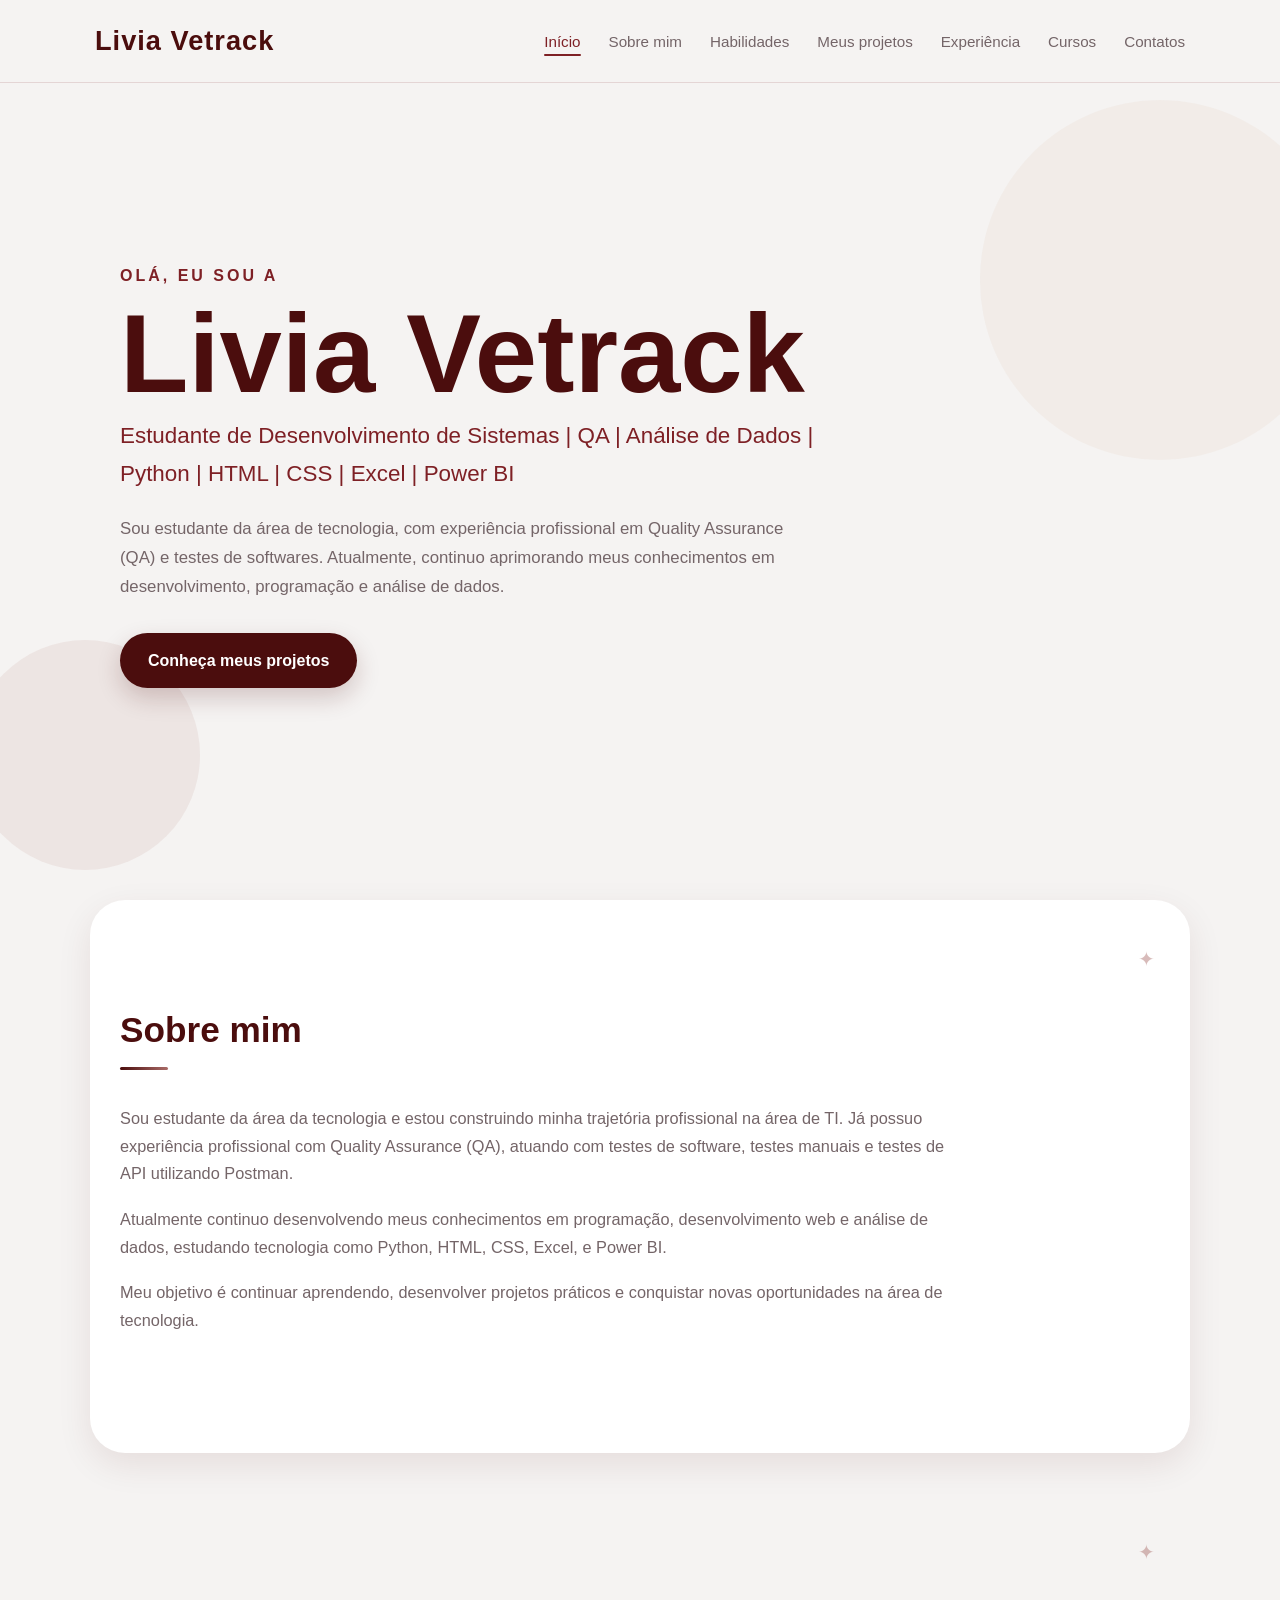
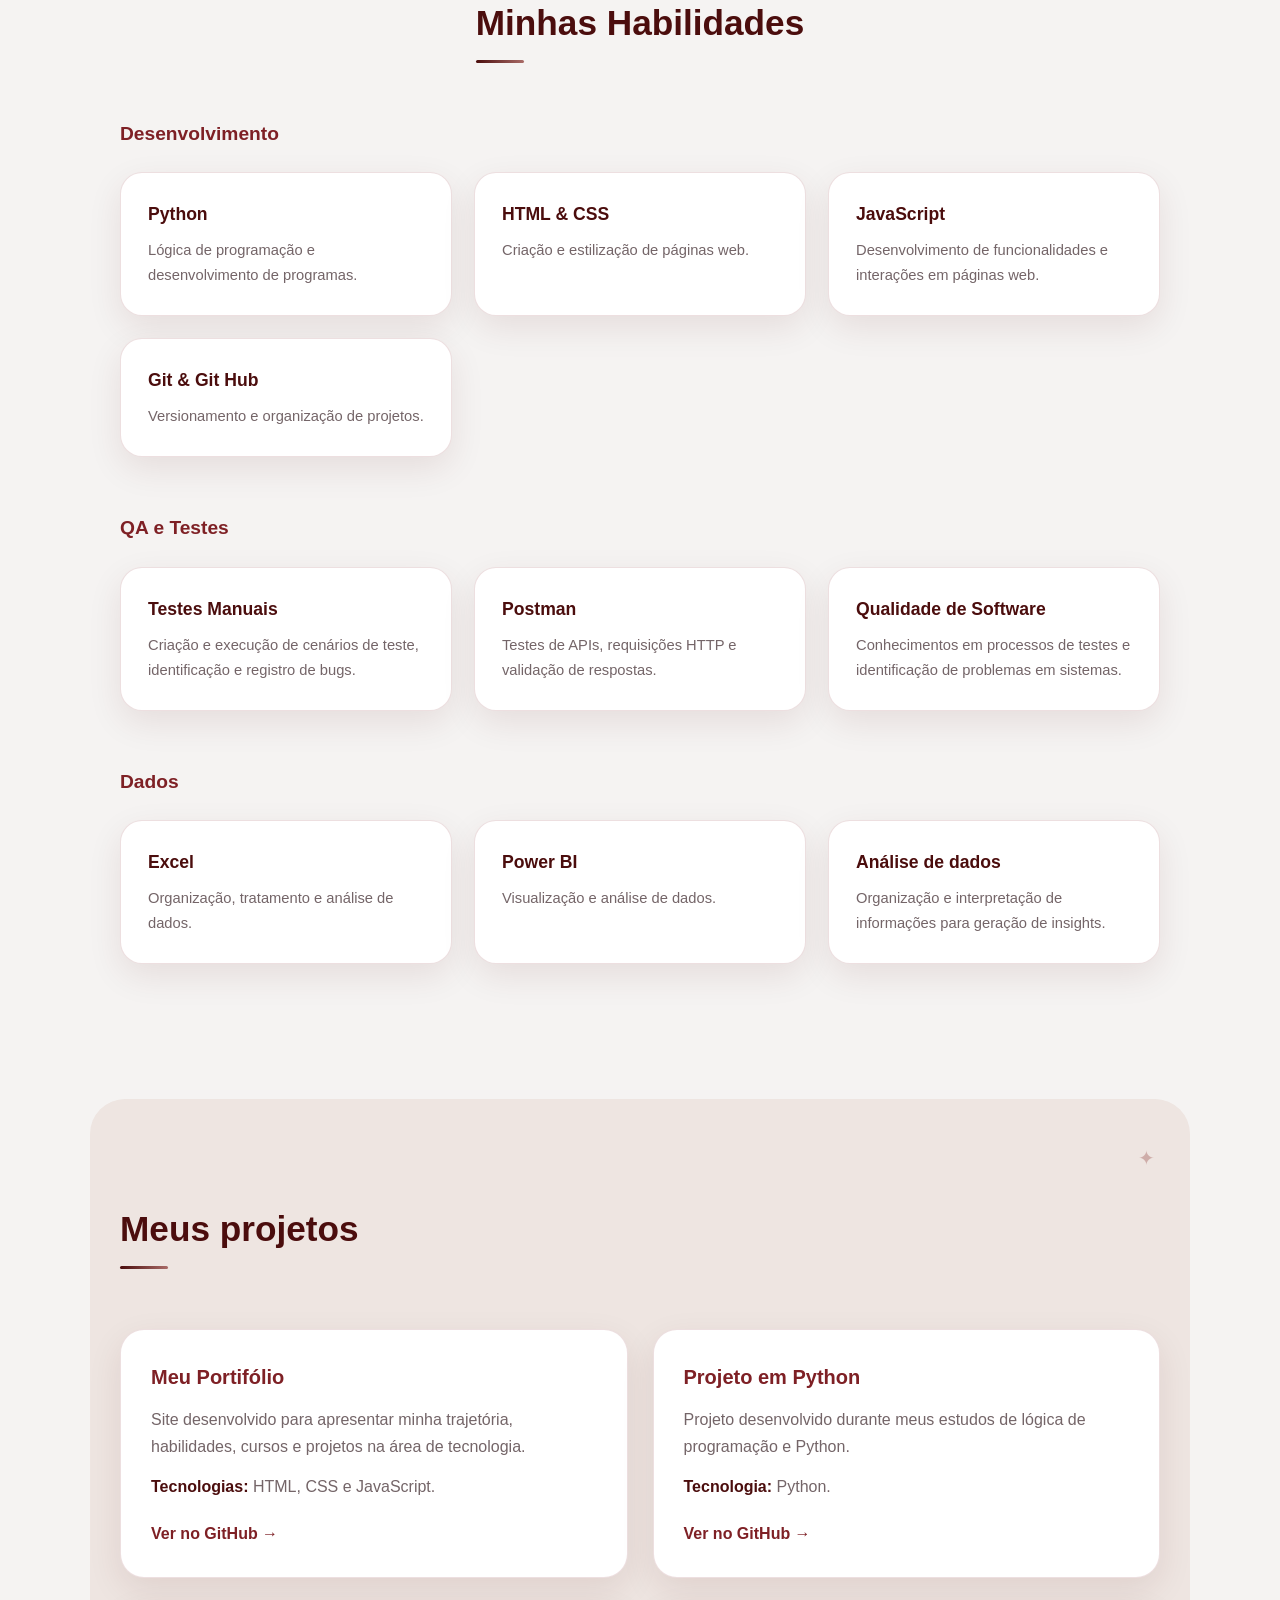
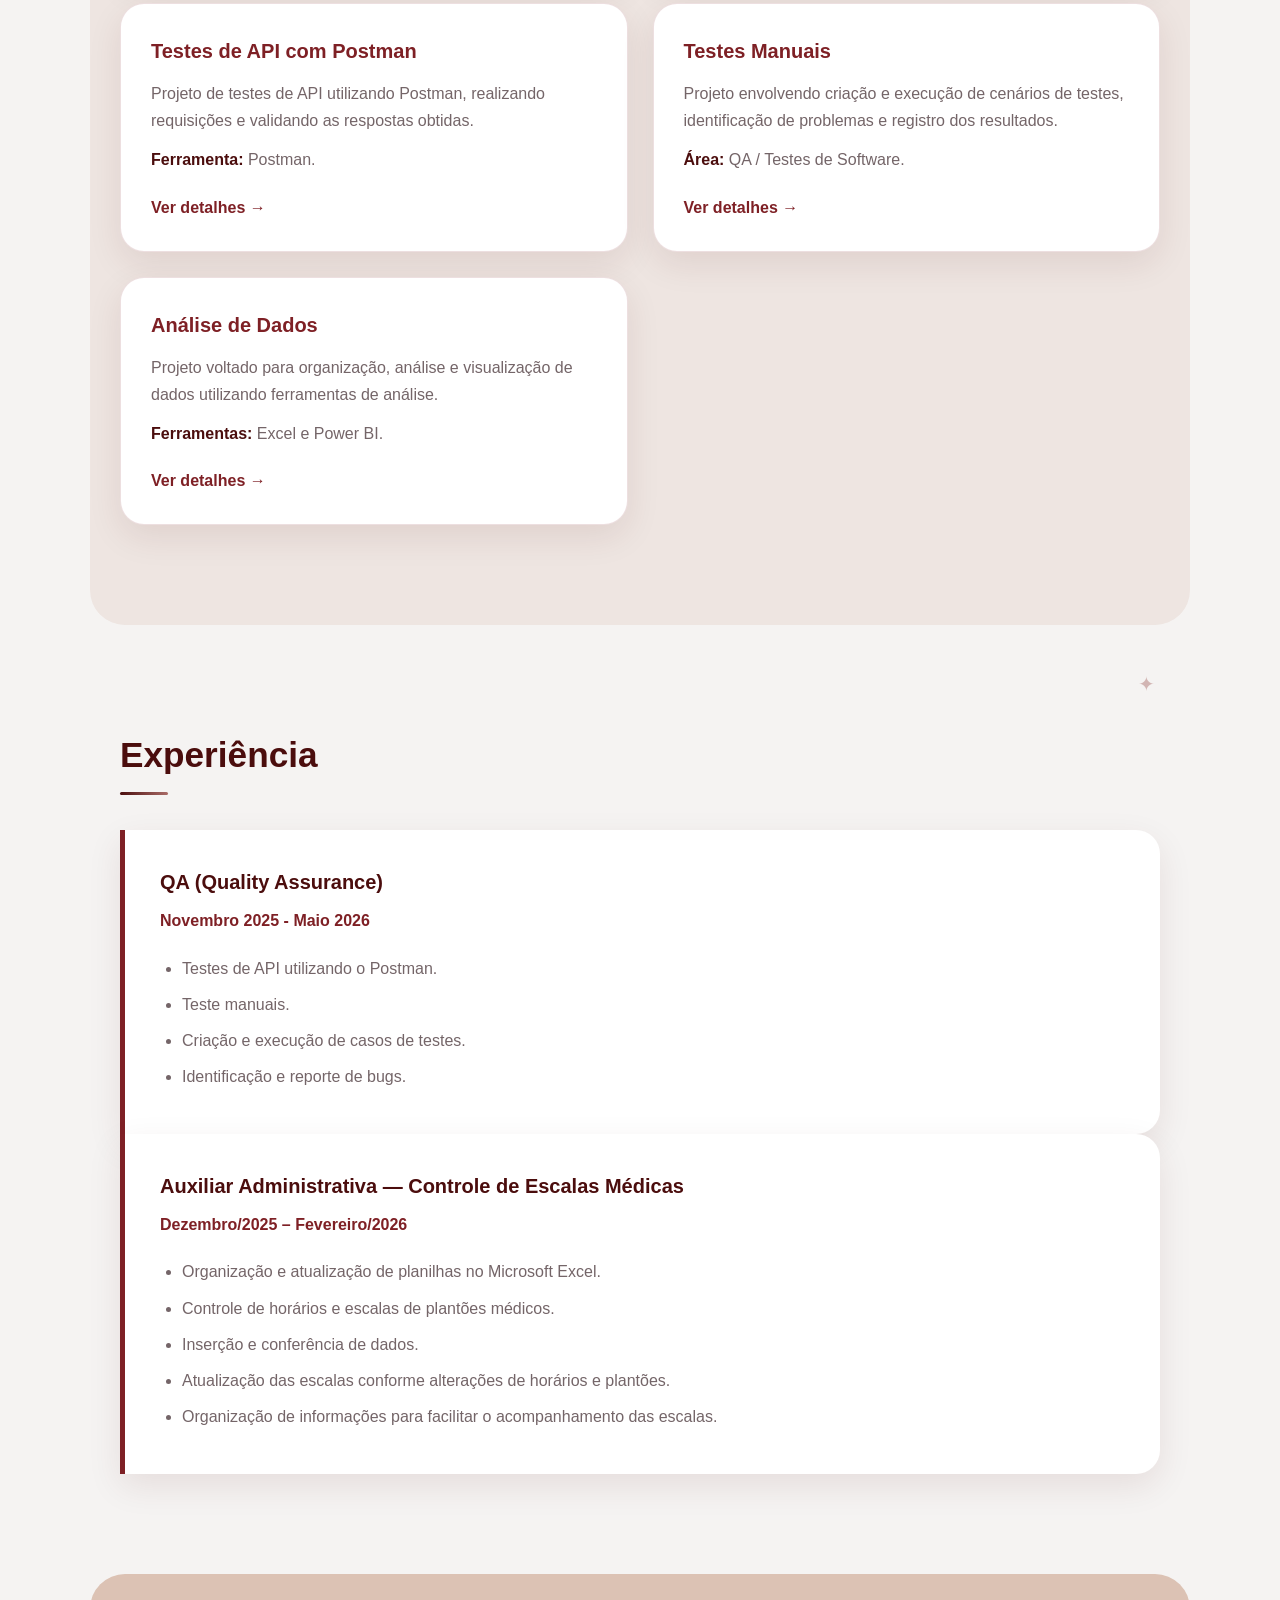
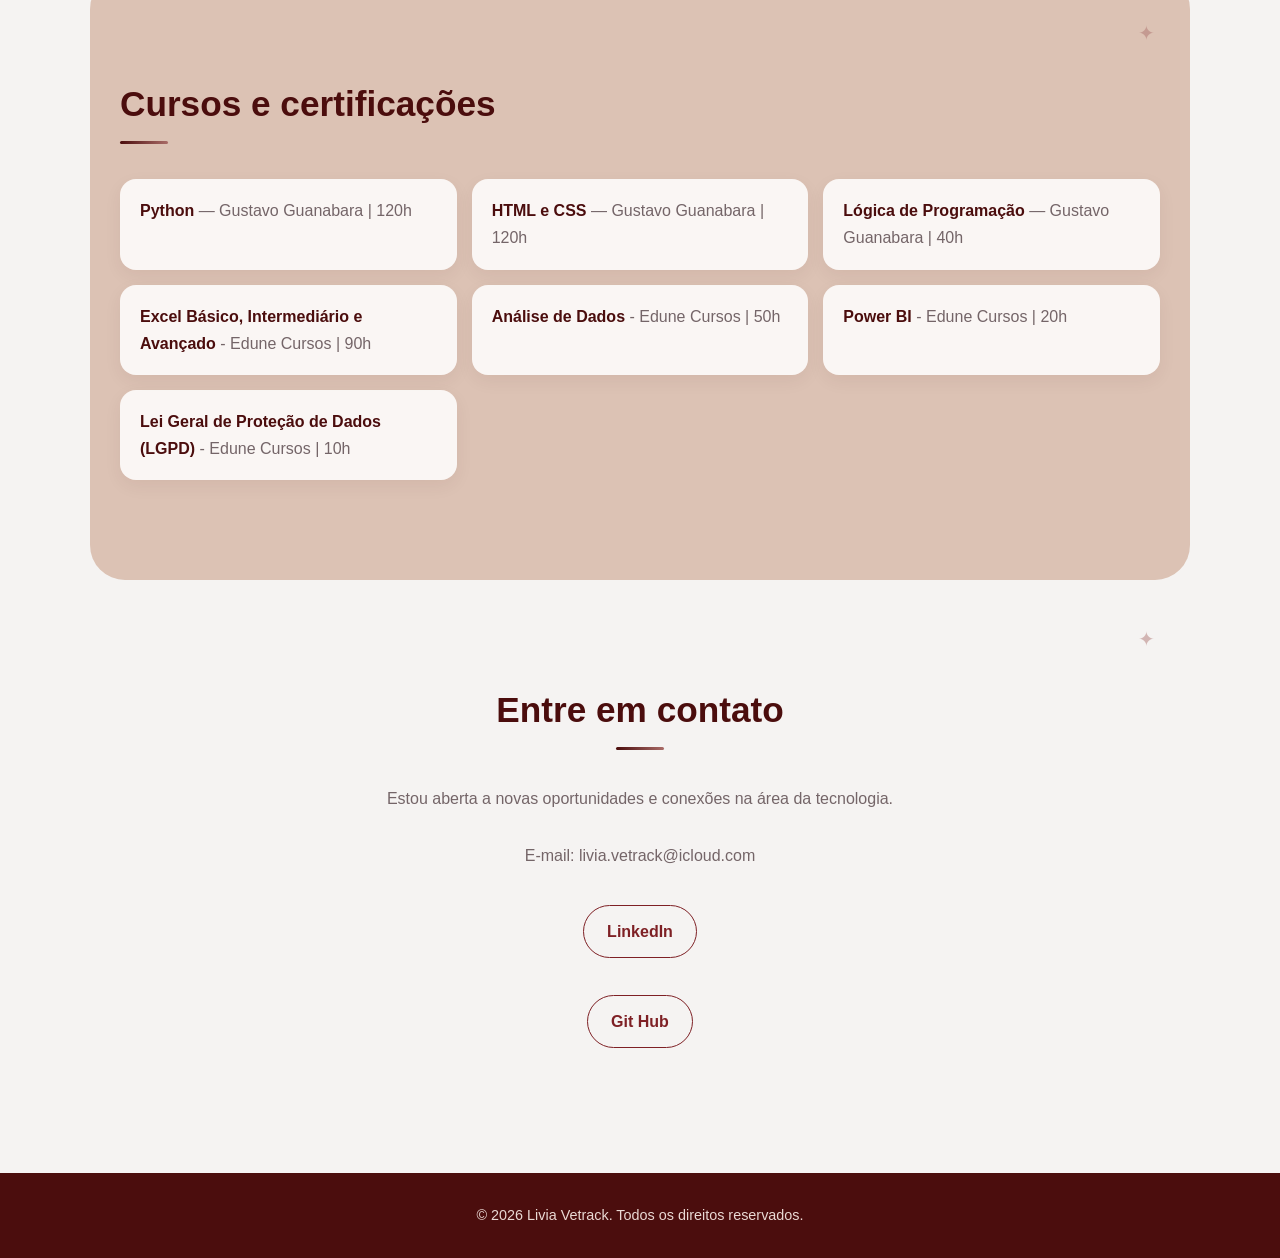
==== index.html @ ec86c8c2 "first commit" ====
<!DOCTYPE html>
<html lang="pt-br">

<head>
    <meta charset="UTF-8">
    <meta name="viewport" content="width=device-width, initial-scale=1.0">

    <title>Livia Vetrack | Portifólio</title>

    <meta name="description" content="Portifólio de Livia Vetrack — estudante de tecnologia com experiência em QA, testes de software e análise de dados (Python, HTML, CSS, Excel e Power BI).">

    <!-- Compartilhamento em redes sociais -->
    <meta property="og:title" content="Livia Vetrack | Portifólio">
    <meta property="og:description" content="Estudante de Desenvolvimento de Sistemas | QA | Análise de Dados | Python | HTML | CSS | Excel | Power BI">
    <meta property="og:type" content="website">
    <!-- <meta property="og:image" content="URL-DA-SUA-IMAGEM-AQUI"> -->

    <!-- Favicon (adicione um arquivo favicon.png na pasta do projeto) -->
    <link rel="icon" type="image/png" href="favicon.png">

    <link rel="stylesheet" href="style.css">
</head>

<body>

    <!-- Link de acessibilidade para pular direto ao conteúdo -->
    <a href="#inicio" class="pular-conteudo">Pular para o conteúdo</a>

    <!-- Cabeçalho -->
    <header>
        <nav>
            <h1>Livia Vetrack</h1>

            <ul>
                <li><a href="#inicio">Início</a></li>
                <li><a href="#sobre">Sobre mim</a></li>
                <li><a href="#habilidades">Habilidades</a></li>
                <li><a href="#projetos">Meus projetos</a></li>
                <li><a href="#experiencia">Experiência</a></li>
                <li><a href="#cursos">Cursos</a></li>
                <li><a href="#contato">Contatos</a></li>
            </ul>
        </nav>
    </header>

    <!-- Início -->
    <main>

        <section id="inicio">
            <div>
                <p>Olá, eu sou a</p>
                <h2>Livia Vetrack</h2>
                <h3>Estudante de Desenvolvimento de Sistemas | QA | Análise de Dados | Python | HTML | CSS | Excel | Power BI</h3>

                <p>
                    Sou estudante da área de tecnologia, com experiência profissional
                    em Quality Assurance (QA) e testes de softwares. Atualmente,
                    continuo aprimorando meus conhecimentos em desenvolvimento,
                    programação e análise de dados.
                </p>

                <a href="#projetos" class="botao-principal">Conheça meus projetos</a>

            </div>
        </section>

        <!-- Sobre mim -->
        <section id="sobre">

            <h2>Sobre mim</h2>

            <p>
                Sou estudante da área da tecnologia e estou construindo
                minha trajetória profissional na área de TI. Já possuo experiência profissional
                com Quality Assurance (QA), atuando com testes de software,
                testes manuais e testes de API utilizando Postman.
            </p>

            <p>
                Atualmente continuo desenvolvendo meus conhecimentos em
                programação, desenvolvimento web e análise de dados, estudando
                tecnologia como Python, HTML, CSS, Excel, e Power BI.
            </p>

            <p>
                Meu objetivo é continuar aprendendo, desenvolver projetos
                práticos e conquistar novas oportunidades na área de tecnologia.
            </p>
        </section>

        <!-- Habilidades -->
        <section id="habilidades">

            <h2>Minhas Habilidades</h2>

            <!-- Desenvolvimento -->

            <div>

                <h3>Desenvolvimento</h3>

                <div>
                    <h4>Python</h4>
                    <p>Lógica de programação e desenvolvimento de programas.</p>
                </div>

                <div>
                    <h4>HTML & CSS</h4>
                    <p>Criação e estilização de páginas web.</p>
                </div>

                <div>
                    <h4>JavaScript</h4>
                    <p>
                        Desenvolvimento de funcionalidades e interações
                        em páginas web.
                    </p>
                </div>

                <div>
                    <h4>Git & Git Hub</h4>
                    <p>Versionamento e organização de projetos.</p>
                </div>

            </div>

            <!-- QA -->
            <div>

                <h3>QA e Testes</h3>

                <div>
                    <h4>Testes Manuais</h4>
                    <p>
                        Criação e execução de cenários de teste,
                        identificação e registro de bugs.
                    </p>
                </div>

                <div>
                    <h4>Postman</h4>
                    <p>
                        Testes de APIs, requisições HTTP e validação
                        de respostas.
                    </p>
                </div>

                <div>
                    <h4>Qualidade de Software</h4>
                    <p>
                        Conhecimentos em processos de testes e
                        identificação de problemas em sistemas.
                    </p>
                </div>

            </div>

            <!-- Dados -->
            <div>

                <h3>Dados</h3>
                <div>
                    <h4>Excel</h4>
                    <p>Organização, tratamento e análise de dados.</p>
                </div>

                <div>
                    <h4>Power BI</h4>
                    <p>
                        Visualização e análise de dados.
                    </p>
                </div>

                <div>
                    <h4>Análise de dados</h4>
                    <p>
                        Organização e interpretação de informações
                        para geração de insights.
                    </p>
                </div>

            </div>
        </section>

        <!-- Projetos -->

        <section id="projetos">
            <h2>Meus projetos</h2>

            <!-- Projeto 1 -->

            <article>

                <h3>Meu Portifólio</h3>

                <p>
                    Site desenvolvido para apresentar minha trajetória,
                    habilidades, cursos e projetos na área de tecnologia.
                </p>

                <p>
                    <strong>Tecnologias:</strong>
                    HTML, CSS e JavaScript.
                </p>

                <a href="https://github.com/vetrack666/html-css" target="_blank" rel="noopener noreferrer">Ver no GitHub →</a>

            </article>

            <!-- Projeto 2 -->
            <article>
                <h3>Projeto em Python</h3>
                <p>
                    Projeto desenvolvido durante meus estudos de lógica de programação e Python.
                </p>
                <p>
                    <strong>Tecnologia:</strong>
                    Python.
                </p>

                <!-- Troque pelo link real do repositório -->
                <a href="https://github.com/vetrack666/SalaDeAula" target="_blank" rel="noopener noreferrer">Ver no GitHub →</a>

            </article>

            <!-- Projeto 3 -->
            <article>
                <h3>Testes de API com Postman</h3>
                <p>
                    Projeto de testes de API utilizando Postman, realizando requisições e validando as respostas
                    obtidas.
                </p>
                <p>
                    <strong>Ferramenta:</strong>
                    Postman.
                </p>

                <!-- Troque pelo link real (repositório, coleção pública do Postman ou print) -->
                <a href="https://github.com/vetrack666/qa-casosdetestes-api-postman" target="_blank" rel="noopener noreferrer">Ver detalhes →</a>

            </article>

            <!-- Projeto 4 -->

            <article>
                <h3>Testes Manuais</h3>
                <p>
                    Projeto envolvendo criação e execução de cenários de testes, identificação de problemas e registro
                    dos resultados.
                </p>
                <p>
                    <strong>Área:</strong>
                    QA / Testes de Software.
                </p>

                <!-- Troque pelo link real -->
                <a href="https://github.com/vetrack666/qa-casosdetestes" target="_blank" rel="noopener noreferrer">Ver detalhes →</a>

            </article>

            <!-- Projeto 5 -->

            <article>
                <h3>Análise de Dados</h3>
                <p>
                    Projeto voltado para organização, análise e visualização de dados utilizando ferramentas de análise.
                </p>
                <p>
                    <strong>Ferramentas:</strong>
                    Excel e Power BI.
                </p>

                <!-- Troque pelo link real -->
                <a href="https://github.com/vetrack666/analisededados" target="_blank" rel="noopener noreferrer">Ver detalhes →</a>

            </article>
        </section>
        <!-- ==================== EXPERIÊNCIA ==================== -->
        <section id="experiencia">

            <h2>Experiência</h2>

            <article>
                <h3>QA (Quality Assurance)</h3>
                <p>
                    <strong>Novembro 2025 - Maio 2026</strong>
                </p>
                <ul>
                    <li>
                        Testes de API utilizando o Postman.
                    </li>

                    <li>
                        Teste manuais.
                    </li>

                    <li>
                        Criação e execução de casos de testes.
                    </li>

                    <li>
                        Identificação e reporte de bugs.
                    </li>

                </ul>
            </article>

            <article>
                <h3>Auxiliar Administrativa — Controle de Escalas Médicas</h3>
                <p>
                    <strong>Dezembro/2025 – Fevereiro/2026</strong>
                </p>
                <ul>
                    <li>
                        Organização e atualização de planilhas no Microsoft Excel.
                    </li>

                    <li>
                        Controle de horários e escalas de plantões médicos.
                    </li>

                    <li>
                        Inserção e conferência de dados.
                    </li>

                    <li>
                        Atualização das escalas conforme alterações de horários e plantões.
                    </li>

                    <li>
                        Organização de informações para facilitar o acompanhamento das escalas.
                    </li>

                </ul>
            </article>
        </section>

        <!-- ==================== CURSOS ==================== -->

        <section id="cursos">
            <h2>Cursos e certificações</h2>
            <ul>
                <li>
                    <strong>Python</strong> — Gustavo Guanabara | 120h
                </li>

                <li>
                    <strong>HTML e CSS</strong> — Gustavo Guanabara | 120h
                </li>

                <li>
                    <strong>Lógica de Programação</strong> — Gustavo Guanabara | 40h
                </li>

                <li>
                    <strong>Excel Básico, Intermediário e Avançado</strong> - Edune Cursos | 90h
                </li>

                <li>
                    <strong>Análise de Dados</strong> - Edune Cursos | 50h
                </li>

                <li>
                    <strong>Power BI</strong> - Edune Cursos | 20h
                </li>

                <li>
                    <strong>Lei Geral de Proteção de Dados (LGPD)</strong> - Edune Cursos | 10h
                </li>

            </ul>
        </section>

        <section id="contato">

            <h2>Entre em contato</h2>

            <p>
                Estou aberta a novas oportunidades e conexões
                na área da tecnologia.
            </p>

            <p>
                E-mail: <a href="mailto:livia.vetrack@icloud.com">livia.vetrack@icloud.com</a>
            </p>

            <a href="https://www.linkedin.com/in/liviavetrack/" target="_blank" rel="noopener noreferrer">
                LinkedIn
            </a>

            <br><br>

            <a href="https://github.com/vetrack666" target="_blank" rel="noopener noreferrer">
                Git Hub
            </a>
        </section>
    </main>

    <!-- Rodapé -->

    <footer>

        <p>
            © 2026 Livia Vetrack. Todos os direitos reservados.
        </p>
    </footer>

    <script src="script.js"></script>

</body>
</html>
---- style.css ----
/* =========================================================
   RESET E CONFIGURAÇÕES GERAIS
========================================================= */

* {
    margin: 0;
    padding: 0;
    box-sizing: border-box;
}

html {
    scroll-behavior: smooth;
    scroll-padding-top: 100px;
}

body {
    font-family: "Segoe UI", Arial, sans-serif;
    background: #f5f3f2;
    color: #321f21;
    line-height: 1.7;
    overflow-x: hidden;
}


/* =========================================================
   PALETA DE CORES
========================================================= */

:root {
    --vinho-escuro: #4b0d0d;
    --vinho: #7e2025;
    --rose: #a96b67;
    --bege: #dcc2b4;

    --fundo: #f5f3f2;
    --branco: #ffffff;

    --texto: #321f21;
    --texto-suave: #746568;

    --borda: rgba(126, 32, 37, 0.14);

    --sombra: 0 12px 35px rgba(75, 13, 13, 0.09);

    --transicao: 0.3s ease;
}


/* =========================================================
   SELEÇÃO DE TEXTO
========================================================= */

::selection {
    background: var(--vinho);
    color: var(--branco);
}


/* =========================================================
   ACESSIBILIDADE — LINK "PULAR PARA O CONTEÚDO"
========================================================= */

.pular-conteudo {
    position: absolute;
    top: -60px;
    left: 10px;

    background: var(--vinho-escuro);
    color: var(--branco);

    padding: 12px 18px;

    border-radius: 8px;

    z-index: 2000;

    transition: top var(--transicao);
}

.pular-conteudo:focus {
    top: 10px;
}


/* =========================================================
   LINKS
========================================================= */

a {
    color: inherit;
    text-decoration: none;
}

a:focus-visible,
button:focus-visible {
    outline: 3px solid var(--vinho);
    outline-offset: 3px;
}


/* =========================================================
   CABEÇALHO
========================================================= */

header {
    position: fixed;
    top: 0;
    left: 0;

    width: 100%;

    background: rgba(245, 243, 242, 0.95);

    backdrop-filter: blur(14px);
    -webkit-backdrop-filter: blur(14px);

    border-bottom: 1px solid var(--borda);

    z-index: 1000;
}

nav {
    width: 100%;
    max-width: 1150px;

    margin: 0 auto;

    padding: 18px 30px;

    display: flex;
    align-items: center;
    justify-content: space-between;

    gap: 30px;
}

nav h1 {
    font-size: 1.7rem;

    font-weight: 700;

    color: var(--vinho-escuro);

    letter-spacing: 1px;

    white-space: nowrap;
}

nav ul {
    display: flex;

    align-items: center;

    gap: 28px;

    list-style: none;
}

nav ul li a {
    position: relative;

    color: var(--texto-suave);

    font-size: 0.95rem;

    font-weight: 500;

    transition: var(--transicao);
}

nav ul li a:hover {
    color: var(--vinho);
}

nav ul li a::after {
    content: "";

    position: absolute;

    left: 0;
    bottom: -6px;

    width: 0;
    height: 2px;

    border-radius: 10px;

    background: var(--vinho);

    transition: var(--transicao);
}

nav ul li a:hover::after,
nav ul li a.ativo::after {
    width: 100%;
}

nav ul li a.ativo {
    color: var(--vinho);
}


/* =========================================================
   ESTRUTURA DAS SEÇÕES
========================================================= */

main {
    width: 100%;
    overflow: hidden;
}

section {
    position: relative;

    width: min(1100px, calc(100% - 40px));

    margin: 0 auto;

    padding: 100px 30px;
}

section h2 {
    position: relative;

    display: inline-block;

    margin-bottom: 45px;

    font-size: 2.2rem;

    color: var(--vinho-escuro);
}

section h2::after {
    content: "";

    position: absolute;

    left: 0;
    bottom: -10px;

    width: 48px;
    height: 3px;

    border-radius: 10px;

    background: linear-gradient(
        90deg,
        var(--vinho-escuro),
        var(--rose)
    );
}


/* =========================================================
   INÍCIO
========================================================= */

#inicio {
    min-height: 100vh;

    display: flex;
    align-items: center;

    padding-top: 150px;

    position: relative;
}


/* Círculo decorativo superior */

#inicio::before {
    content: "";

    position: absolute;

    width: 360px;
    height: 360px;

    border-radius: 50%;

    background: rgba(220, 194, 180, 0.35);

    top: 100px;
    right: -150px;

    z-index: -1;
}


/* Círculo decorativo inferior */

#inicio::after {
    content: "";

    position: absolute;

    width: 230px;
    height: 230px;

    border-radius: 50%;

    background: rgba(169, 107, 103, 0.10);

    bottom: 30px;
    left: -120px;

    z-index: -1;
}

#inicio > div {
    width: 100%;
    max-width: 760px;
}

#inicio p:first-child {
    color: var(--vinho);

    font-weight: 600;

    letter-spacing: 3px;

    text-transform: uppercase;

    margin-bottom: 12px;
}

#inicio h2 {
    margin-bottom: 10px;

    font-size: clamp(4rem, 9vw, 7rem);

    line-height: 0.95;

    color: var(--vinho-escuro);
}

#inicio h2::after {
    display: none;
}

#inicio h3 {
    margin-bottom: 22px;

    font-size: 1.4rem;

    font-weight: 500;

    color: var(--vinho);
}

#inicio p:not(:first-child) {
    max-width: 680px;

    margin-bottom: 32px;

    color: var(--texto-suave);

    font-size: 1.05rem;
}


/* =========================================================
   BOTÃO PRINCIPAL
========================================================= */

.botao-principal {
    display: inline-block;

    padding: 14px 28px;

    border-radius: 30px;

    background: var(--vinho-escuro);

    color: var(--branco);

    font-weight: 600;

    box-shadow: 0 10px 25px rgba(75, 13, 13, 0.20);

    transition: var(--transicao);
}

.botao-principal:hover {
    background: var(--vinho);

    transform: translateY(-4px);

    box-shadow: 0 14px 30px rgba(75, 13, 13, 0.25);
}


/* =========================================================
   SOBRE MIM
========================================================= */

#sobre {
    background: var(--branco);

    border-radius: 35px;

    margin-bottom: 40px;

    box-shadow: var(--sombra);
}

#sobre p {
    max-width: 850px;

    margin-bottom: 18px;

    color: var(--texto-suave);

    font-size: 1.02rem;
}


/* =========================================================
   HABILIDADES
========================================================= */

#habilidades {
    text-align: center;
}

#habilidades h2 {
    text-align: left;
}

#habilidades > div {
    display: grid;

    grid-template-columns: repeat(
        auto-fit,
        minmax(280px, 1fr)
    );

    gap: 22px;

    margin-bottom: 35px;
}


/* Títulos das categorias */

#habilidades > div > h3 {
    grid-column: 1 / -1;

    text-align: left;

    margin-top: 20px;

    color: var(--vinho);

    font-size: 1.2rem;

    font-weight: 600;
}


/* Cards */

#habilidades > div > div {
    padding: 27px;

    background: var(--branco);

    border: 1px solid var(--borda);

    border-radius: 22px;

    text-align: left;

    box-shadow: var(--sombra);

    transition: var(--transicao);
}

#habilidades > div > div:hover {
    transform: translateY(-7px);

    border-color: rgba(126, 32, 37, 0.30);

    box-shadow:
        0 18px 40px rgba(75, 13, 13, 0.13);
}

#habilidades h4 {
    margin-bottom: 8px;

    color: var(--vinho-escuro);

    font-size: 1.1rem;
}

#habilidades p {
    color: var(--texto-suave);

    font-size: 0.92rem;
}


/* =========================================================
   PROJETOS
========================================================= */

#projetos {
    background: #eee5e1;

    border-radius: 35px;

    display: grid;

    grid-template-columns: repeat(2, minmax(0, 1fr));

    gap: 25px;
}

#projetos h2 {
    grid-column: 1 / -1;

    width: fit-content;
}

#projetos > article {
    width: 100%;

    padding: 30px;

    background: var(--branco);

    border-radius: 24px;

    border: 1px solid var(--borda);

    box-shadow: var(--sombra);

    transition: var(--transicao);
}

#projetos > article:hover {
    transform: translateY(-7px);

    box-shadow:
        0 18px 40px rgba(75, 13, 13, 0.14);
}

#projetos article h3 {
    margin-bottom: 12px;

    color: var(--vinho);

    font-size: 1.25rem;
}

#projetos article p {
    margin-bottom: 12px;

    color: var(--texto-suave);
}

#projetos article strong {
    color: var(--vinho-escuro);
}

#projetos article a {
    display: inline-block;

    margin-top: 8px;

    color: var(--vinho);

    font-weight: 600;

    transition: var(--transicao);
}

#projetos article a:hover {
    color: var(--vinho-escuro);

    transform: translateX(4px);
}


/* =========================================================
   EXPERIÊNCIA
========================================================= */

#experiencia article {
    padding: 35px;

    background: var(--branco);

    border-left: 5px solid var(--vinho);

    border-radius: 0 24px 24px 0;

    box-shadow: var(--sombra);
}

#experiencia article h3 {
    margin-bottom: 8px;

    color: var(--vinho-escuro);

    font-size: 1.25rem;
}

#experiencia article p {
    color: var(--vinho);

    font-weight: 600;

    margin-bottom: 20px;
}

#experiencia ul {
    padding-left: 22px;

    color: var(--texto-suave);
}

#experiencia li {
    margin-bottom: 9px;
}


/* =========================================================
   CURSOS
========================================================= */

#cursos {
    background: var(--bege);

    border-radius: 35px;
}

#cursos h2 {
    color: var(--vinho-escuro);
}

#cursos ul {
    display: grid;

    grid-template-columns:
        repeat(auto-fit, minmax(300px, 1fr));

    gap: 15px;

    list-style: none;
}

#cursos li {
    padding: 18px 20px;

    background: rgba(255, 255, 255, 0.85);

    border-radius: 16px;

    color: var(--texto-suave);

    box-shadow:
        0 6px 18px rgba(75, 13, 13, 0.06);

    transition: var(--transicao);
}

#cursos li:hover {
    transform: translateX(5px);

    background: var(--branco);

    box-shadow: var(--sombra);
}

#cursos strong {
    color: var(--vinho-escuro);
}


/* =========================================================
   CONTATO
========================================================= */

#contato {
    text-align: center;

    padding-bottom: 120px;
}

#contato h2::after {
    left: 50%;

    transform: translateX(-50%);
}

#contato p {
    max-width: 600px;

    margin: 0 auto 30px;

    color: var(--texto-suave);
}

#contato > a {
    display: inline-block;

    margin: 5px;

    padding: 12px 23px;

    border: 1px solid var(--vinho);

    border-radius: 30px;

    color: var(--vinho);

    font-weight: 600;

    transition: var(--transicao);
}

#contato > a:hover {
    background: var(--vinho);

    color: var(--branco);

    transform: translateY(-3px);
}


/* =========================================================
   RODAPÉ
========================================================= */

footer {
    padding: 30px;

    text-align: center;

    background: var(--vinho-escuro);

    color: #ead9d4;

    font-size: 0.9rem;
}


/* =========================================================
   DETALHES DECORATIVOS
========================================================= */

section::before {
    content: "✦";

    position: absolute;

    top: 42px;
    right: 35px;

    color: var(--rose);

    opacity: 0.45;

    font-size: 1.25rem;

    pointer-events: none;
}


/* =========================================================
   ANIMAÇÕES DO JAVASCRIPT
========================================================= */

section {
    opacity: 0;

    transform: translateY(30px);

    transition:
        opacity 0.7s ease,
        transform 0.7s ease;
}

section.visivel {
    opacity: 1;

    transform: translateY(0);
}


/* =========================================================
   BOTÃO VOLTAR AO TOPO
========================================================= */

#botaoTopo {
    position: fixed;

    right: 25px;
    bottom: 25px;

    width: 48px;
    height: 48px;

    border: none;

    border-radius: 50%;

    background: var(--vinho-escuro);

    color: var(--branco);

    font-size: 1.4rem;

    font-weight: bold;

    cursor: pointer;

    opacity: 0;

    visibility: hidden;

    transform: translateY(15px);

    transition: var(--transicao);

    box-shadow:
        0 8px 25px rgba(75, 13, 13, 0.25);

    z-index: 999;
}

#botaoTopo.mostrar {
    opacity: 1;

    visibility: visible;

    transform: translateY(0);
}

#botaoTopo:hover {
    background: var(--vinho);

    transform: translateY(-4px);
}


/* =========================================================
   RESPONSIVIDADE — TABLET
========================================================= */

@media (max-width: 900px) {

    nav {
        padding: 16px 20px;
    }

    nav ul {
        gap: 16px;
    }

    nav ul li a {
        font-size: 0.88rem;
    }

    section {
        width: min(100% - 30px, 900px);

        padding: 85px 25px;
    }

    #projetos {
        grid-template-columns: 1fr;
    }

    #projetos h2 {
        grid-column: 1;
    }
}


/* =========================================================
   RESPONSIVIDADE — CELULAR
========================================================= */

@media (max-width: 650px) {

    /* CABEÇALHO */

    nav {
        flex-direction: column;

        gap: 10px;

        padding: 14px 15px;
    }

    nav h1 {
        font-size: 1.45rem;
    }

    nav ul {
        width: 100%;

        flex-wrap: wrap;

        justify-content: center;

        gap: 7px 14px;
    }

    nav ul li a {
        font-size: 0.78rem;
    }


    /* SEÇÕES */

    section {
        width: calc(100% - 24px);

        padding: 70px 18px;
    }

    section h2 {
        font-size: 1.8rem;

        margin-bottom: 38px;
    }

    section::before {
        top: 28px;

        right: 20px;

        font-size: 1rem;
    }


    /* INÍCIO */

    #inicio {
        min-height: auto;

        padding-top: 190px;

        padding-bottom: 100px;
    }

    #inicio h2 {
        font-size: clamp(3rem, 15vw, 4.2rem);

        word-break: break-word;
    }

    #inicio h3 {
        font-size: 1.1rem;
    }

    #inicio p:first-child {
        font-size: 0.78rem;

        letter-spacing: 2px;
    }

    #inicio p:not(:first-child) {
        font-size: 0.98rem;
    }

    .botao-principal {
        padding: 13px 23px;

        font-size: 0.95rem;
    }


    /* SOBRE */

    #sobre {
        border-radius: 25px;
    }

    #sobre p {
        font-size: 0.98rem;
    }


    /* HABILIDADES */

    #habilidades > div {
        grid-template-columns: 1fr;

        gap: 16px;
    }

    #habilidades > div > div {
        padding: 22px;
    }


    /* PROJETOS */

    #projetos {
        grid-template-columns: 1fr;

        gap: 18px;

        border-radius: 25px;
    }

    #projetos h2 {
        grid-column: 1;
    }

    #projetos > article {
        padding: 23px;
    }


    /* EXPERIÊNCIA */

    #experiencia article {
        padding: 25px 20px;

        border-left-width: 4px;

        border-radius: 0 18px 18px 0;
    }


    /* CURSOS */

    #cursos {
        border-radius: 25px;
    }

    #cursos ul {
        grid-template-columns: 1fr;

        gap: 12px;
    }

    #cursos li {
        padding: 16px;
    }


    /* CONTATO */

    #contato {
        padding-bottom: 100px;
    }

    #contato > a {
        display: block;

        width: min(100%, 280px);

        margin: 10px auto;
    }


    /* DECORAÇÕES */

    #inicio::before {
        width: 220px;
        height: 220px;

        top: 130px;

        right: -100px;
    }

    #inicio::after {
        width: 150px;
        height: 150px;

        left: -80px;
    }


    /* BOTÃO TOPO */

    #botaoTopo {
        width: 44px;
        height: 44px;

        right: 18px;
        bottom: 18px;

        font-size: 1.2rem;
    }
}


/* =========================================================
   CELULARES MUITO PEQUENOS
========================================================= */

@media (max-width: 380px) {

    nav h1 {
        font-size: 1.3rem;
    }

    nav ul {
        gap: 6px 10px;
    }

    nav ul li a {
        font-size: 0.72rem;
    }

    #inicio {
        padding-top: 200px;
    }

    #inicio h2 {
        font-size: 3rem;
    }

    section {
        width: calc(100% - 16px);

        padding-left: 15px;
        padding-right: 15px;
    }

    section h2 {
        font-size: 1.6rem;
    }
}


/* =========================================================
   ACESSIBILIDADE
========================================================= */

@media (prefers-reduced-motion: reduce) {

    html {
        scroll-behavior: auto;
    }

    *,
    *::before,
    *::after {
        transition-duration: 0.01ms !important;
        animation-duration: 0.01ms !important;
        animation-iteration-count: 1 !important;
    }
}
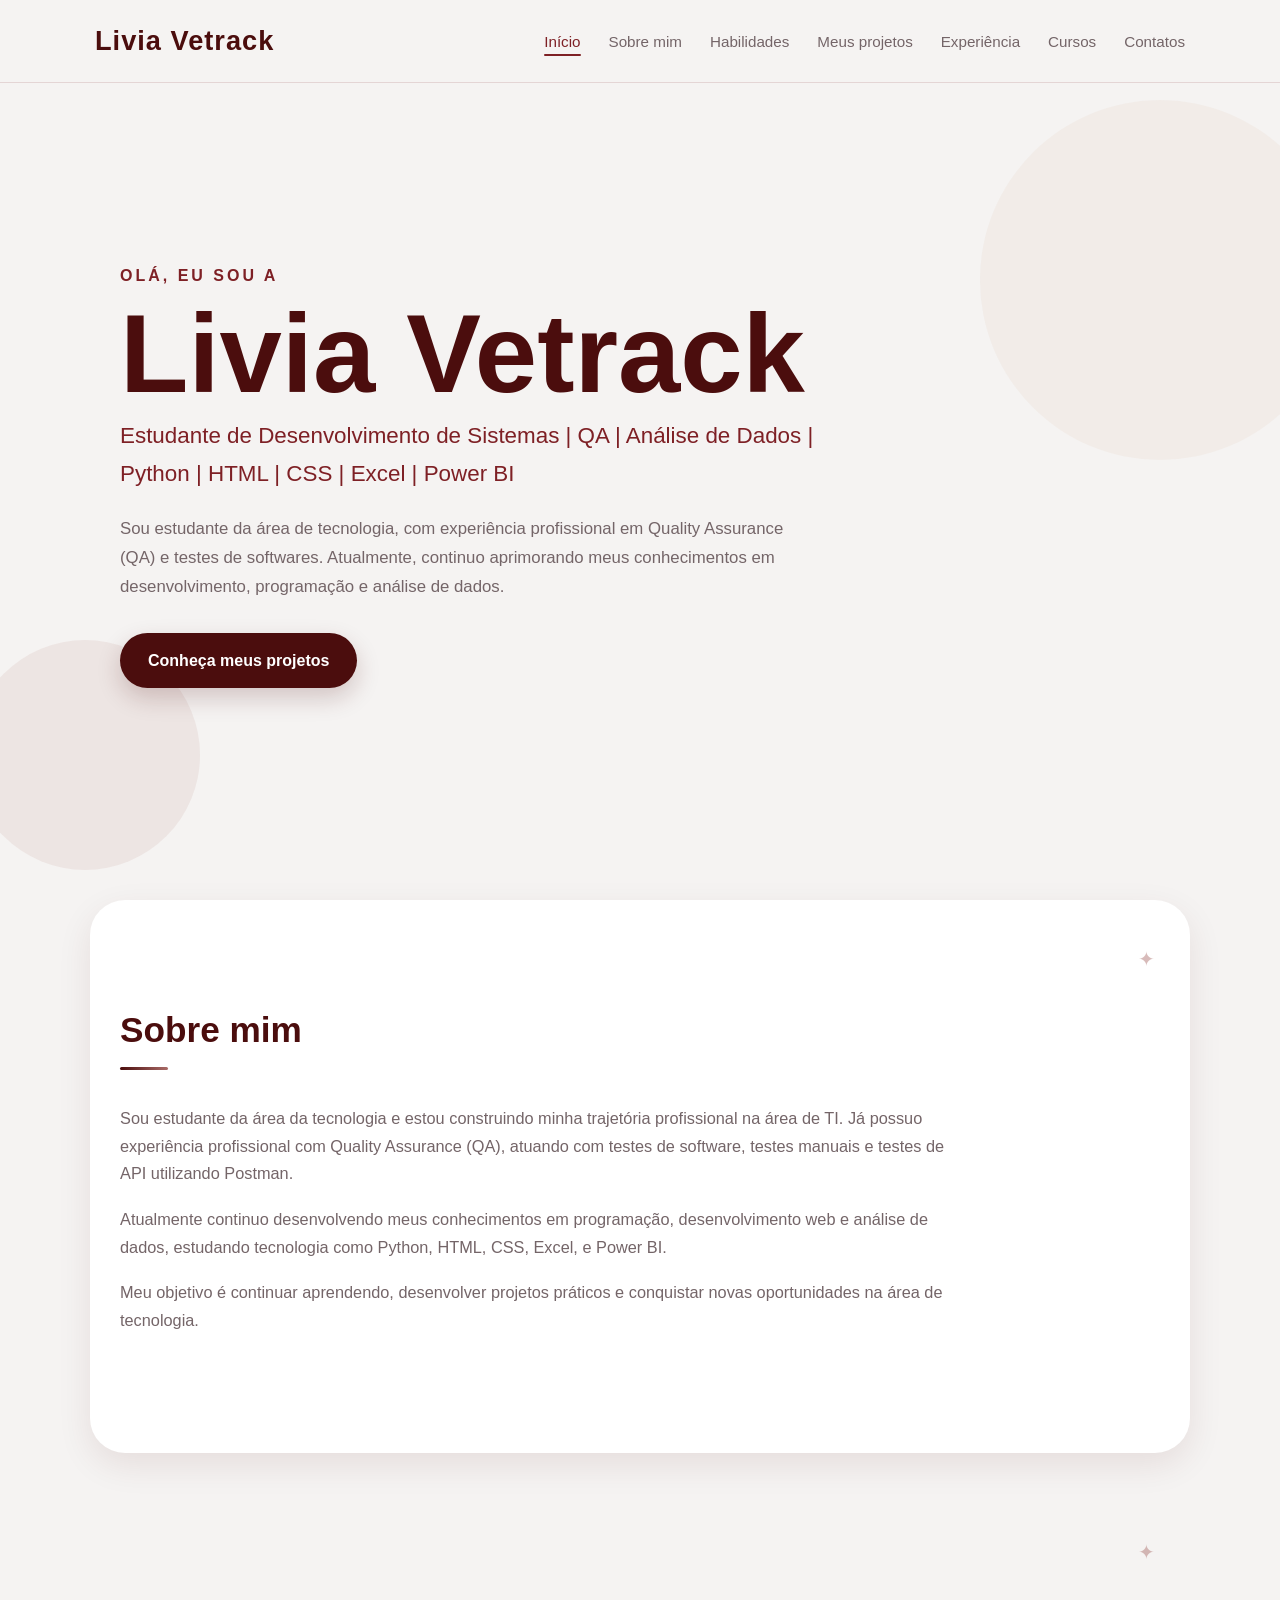
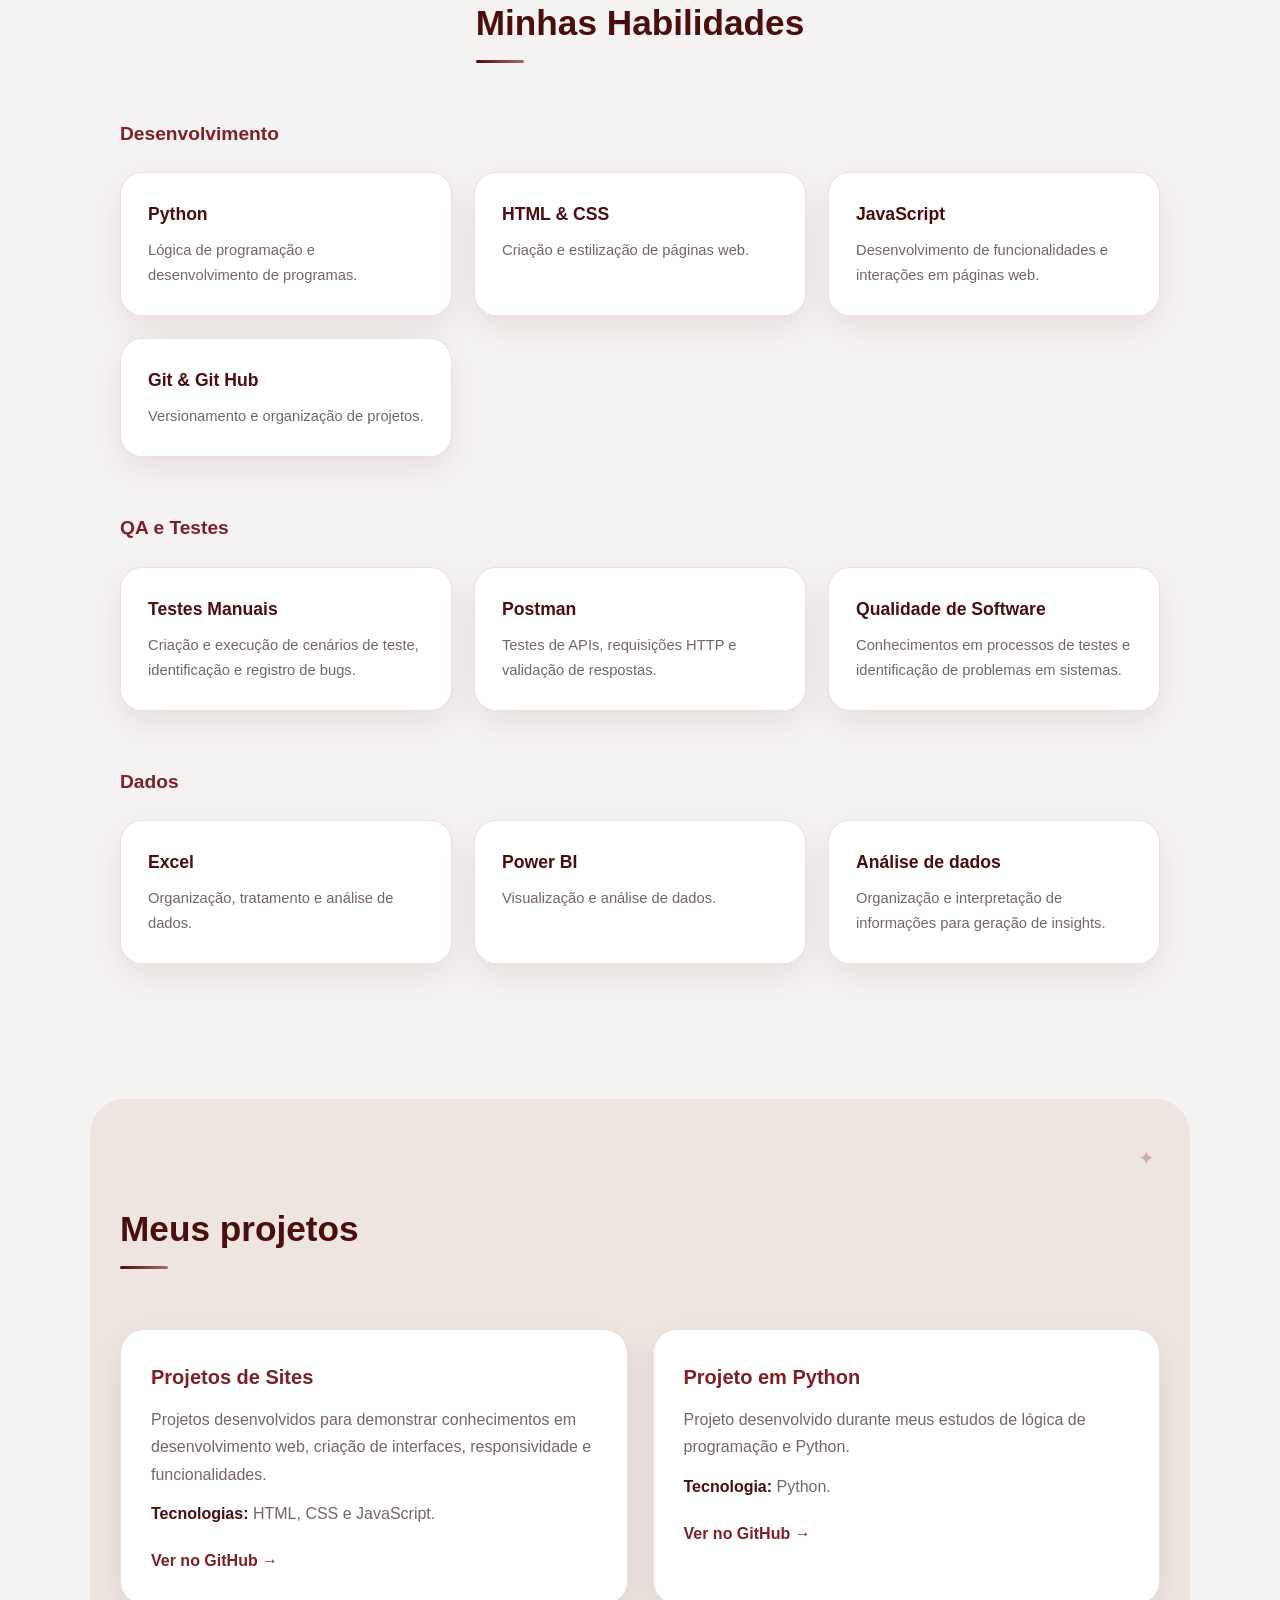
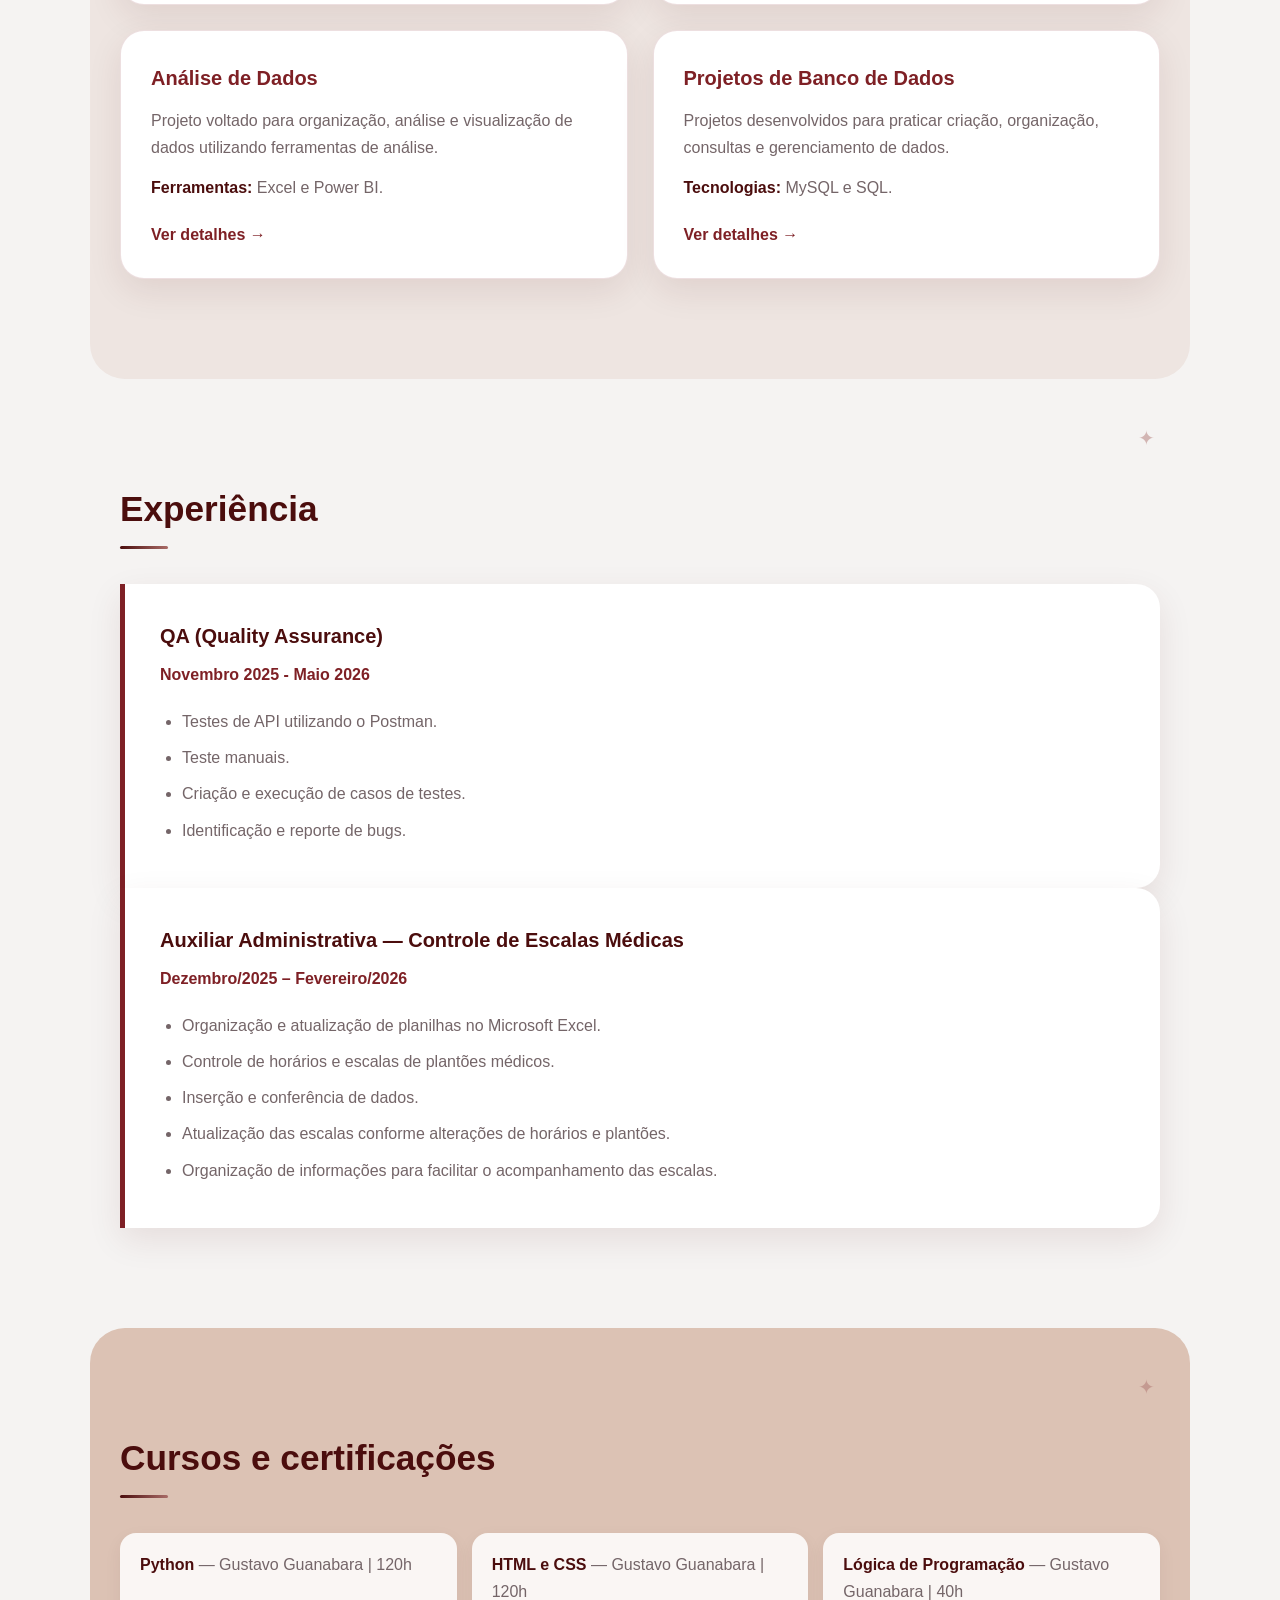
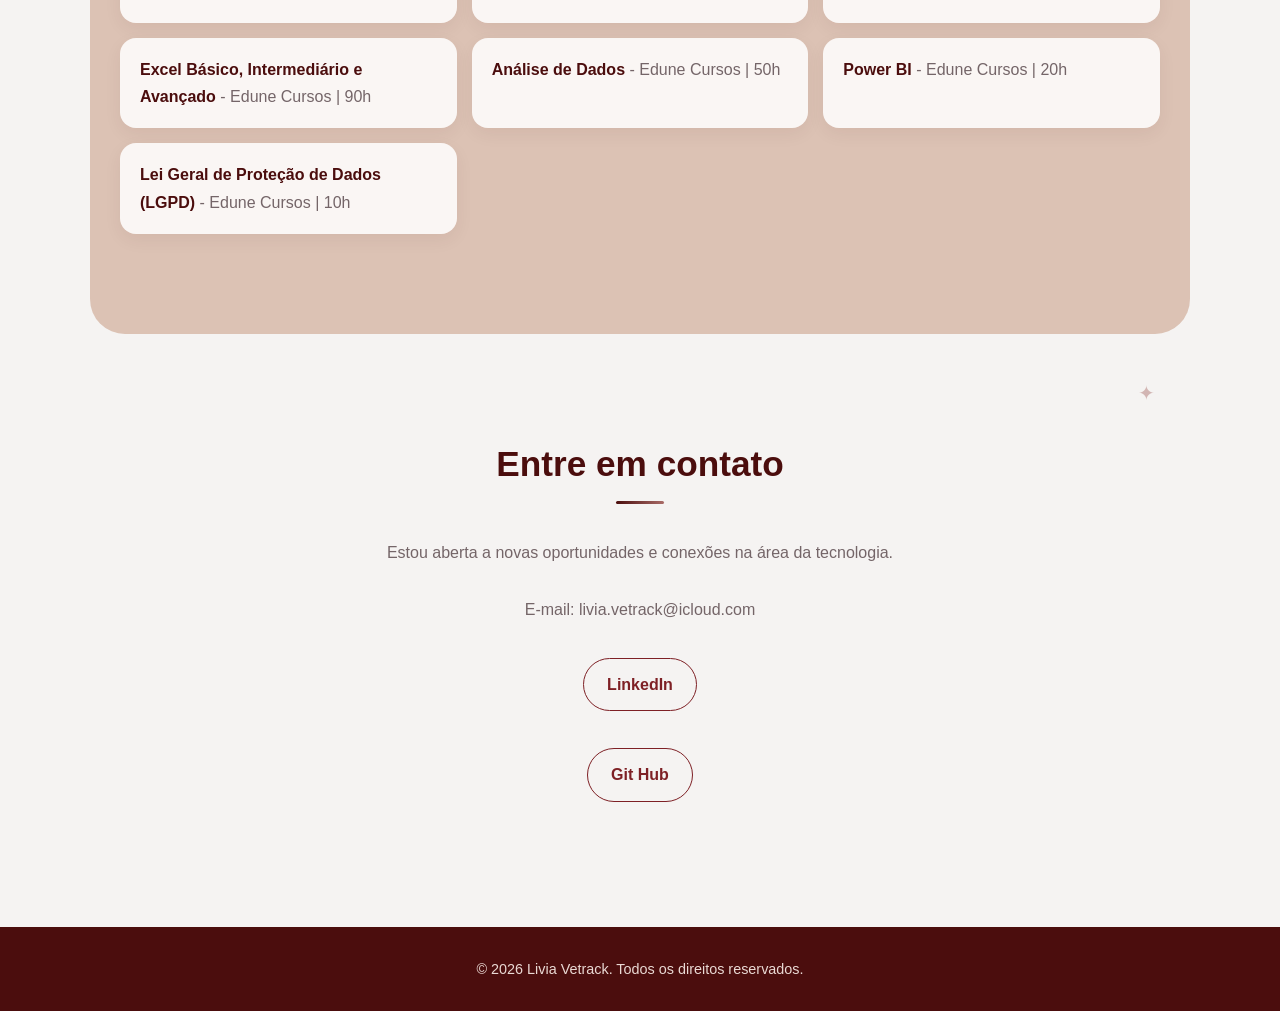
==== commit 91d1e742: "Corrige o  caminho do favicon" ====
--- a/index.html
+++ b/index.html
@@ -13,10 +13,9 @@
     <meta property="og:title" content="Livia Vetrack | Portifólio">
     <meta property="og:description" content="Estudante de Desenvolvimento de Sistemas | QA | Análise de Dados | Python | HTML | CSS | Excel | Power BI">
     <meta property="og:type" content="website">
-    <!-- <meta property="og:image" content="URL-DA-SUA-IMAGEM-AQUI"> -->
-
-    <!-- Favicon (adicione um arquivo favicon.png na pasta do projeto) -->
-    <link rel="icon" type="image/png" href="favicon.png">
+   
+    <link rel="icon" type="image/png" href="img/favicon-32x32.png">
+    <link rel="apple-touch-icon" href="apple-touch-icon.png">
 
     <link rel="stylesheet" href="style.css">
 </head>
@@ -191,11 +190,10 @@
 
             <article>
 
-                <h3>Meu Portifólio</h3>
-
-                <p>
-                    Site desenvolvido para apresentar minha trajetória,
-                    habilidades, cursos e projetos na área de tecnologia.
+                <h3>Projetos de Sites</h3>
+
+                <p>
+                    Projetos desenvolvidos para demonstrar conhecimentos em desenvolvimento web, criação de interfaces, responsividade e funcionalidades.
                 </p>
 
                 <p>
@@ -217,48 +215,12 @@
                     <strong>Tecnologia:</strong>
                     Python.
                 </p>
-
-                <!-- Troque pelo link real do repositório -->
                 <a href="https://github.com/vetrack666/SalaDeAula" target="_blank" rel="noopener noreferrer">Ver no GitHub →</a>
 
             </article>
+            
 
             <!-- Projeto 3 -->
-            <article>
-                <h3>Testes de API com Postman</h3>
-                <p>
-                    Projeto de testes de API utilizando Postman, realizando requisições e validando as respostas
-                    obtidas.
-                </p>
-                <p>
-                    <strong>Ferramenta:</strong>
-                    Postman.
-                </p>
-
-                <!-- Troque pelo link real (repositório, coleção pública do Postman ou print) -->
-                <a href="https://github.com/vetrack666/qa-casosdetestes-api-postman" target="_blank" rel="noopener noreferrer">Ver detalhes →</a>
-
-            </article>
-
-            <!-- Projeto 4 -->
-
-            <article>
-                <h3>Testes Manuais</h3>
-                <p>
-                    Projeto envolvendo criação e execução de cenários de testes, identificação de problemas e registro
-                    dos resultados.
-                </p>
-                <p>
-                    <strong>Área:</strong>
-                    QA / Testes de Software.
-                </p>
-
-                <!-- Troque pelo link real -->
-                <a href="https://github.com/vetrack666/qa-casosdetestes" target="_blank" rel="noopener noreferrer">Ver detalhes →</a>
-
-            </article>
-
-            <!-- Projeto 5 -->
 
             <article>
                 <h3>Análise de Dados</h3>
@@ -269,11 +231,23 @@
                     <strong>Ferramentas:</strong>
                     Excel e Power BI.
                 </p>
-
-                <!-- Troque pelo link real -->
                 <a href="https://github.com/vetrack666/analisededados" target="_blank" rel="noopener noreferrer">Ver detalhes →</a>
 
             </article>
+
+            <!-- Projeto 4 -->
+             <article>
+                <h3>Projetos de Banco de Dados</h3>
+                <p>
+                    Projetos desenvolvidos para praticar criação, organização, consultas e gerenciamento de dados.
+                </p>
+                <p>
+                    <strong>Tecnologias:</strong>
+                    MySQL e SQL. 
+                </p>
+                <a href="https://github.com/vetrack666/analisededados" target="_blank" rel="noopener noreferrer">Ver detalhes →</a>
+                
+             </article>
         </section>
         <!-- ==================== EXPERIÊNCIA ==================== -->
         <section id="experiencia">
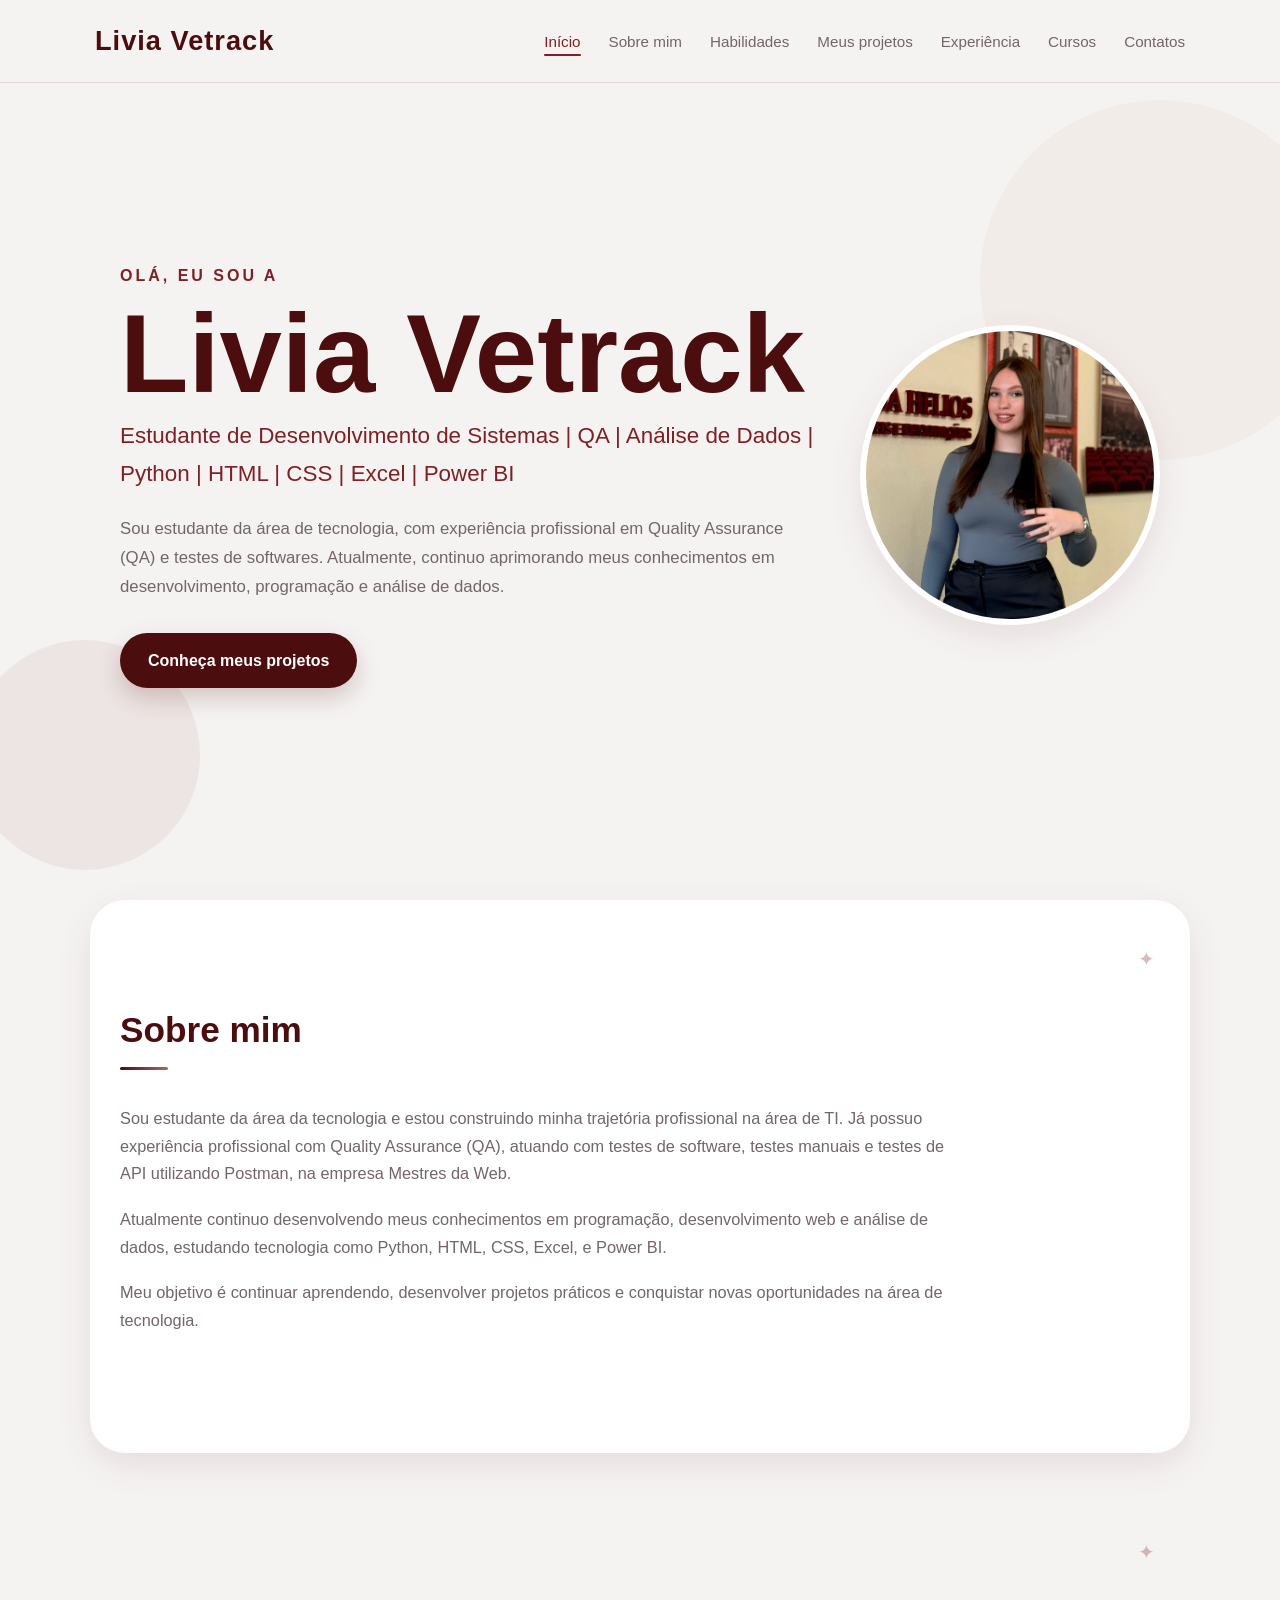
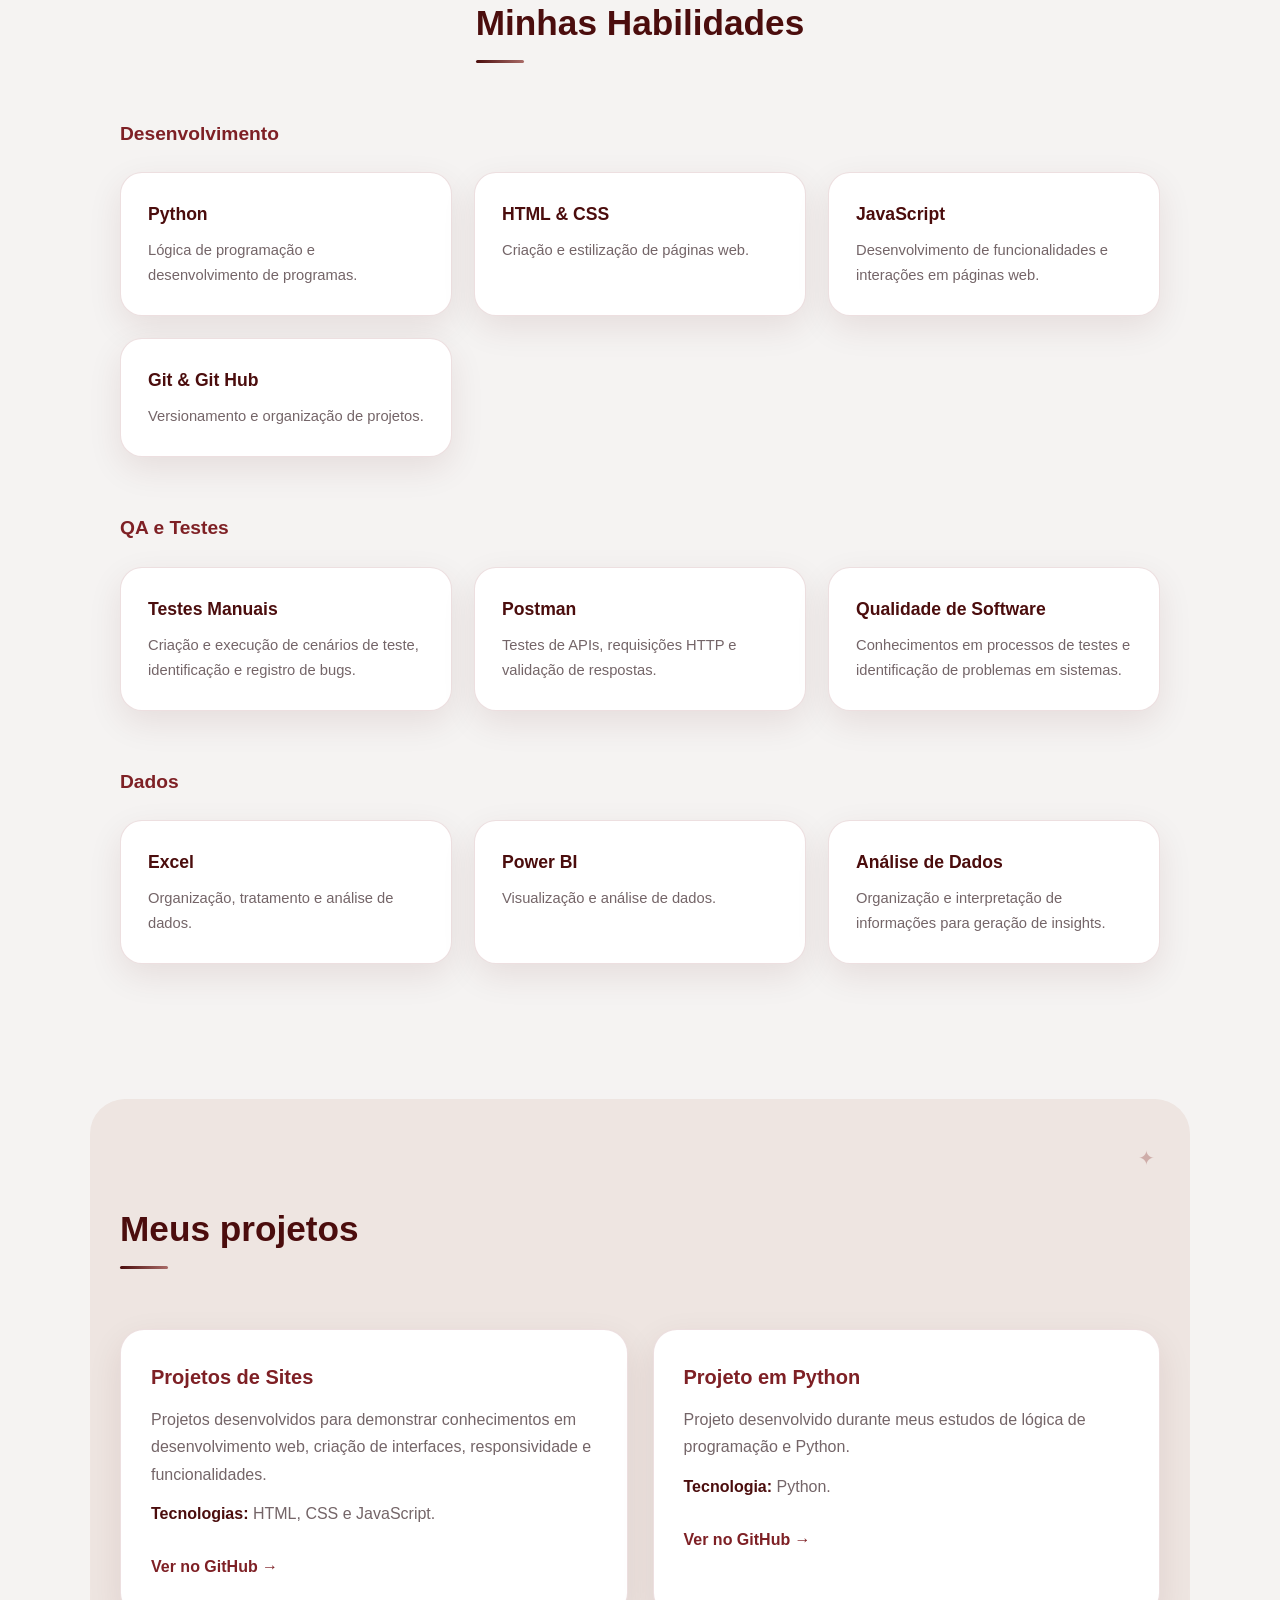
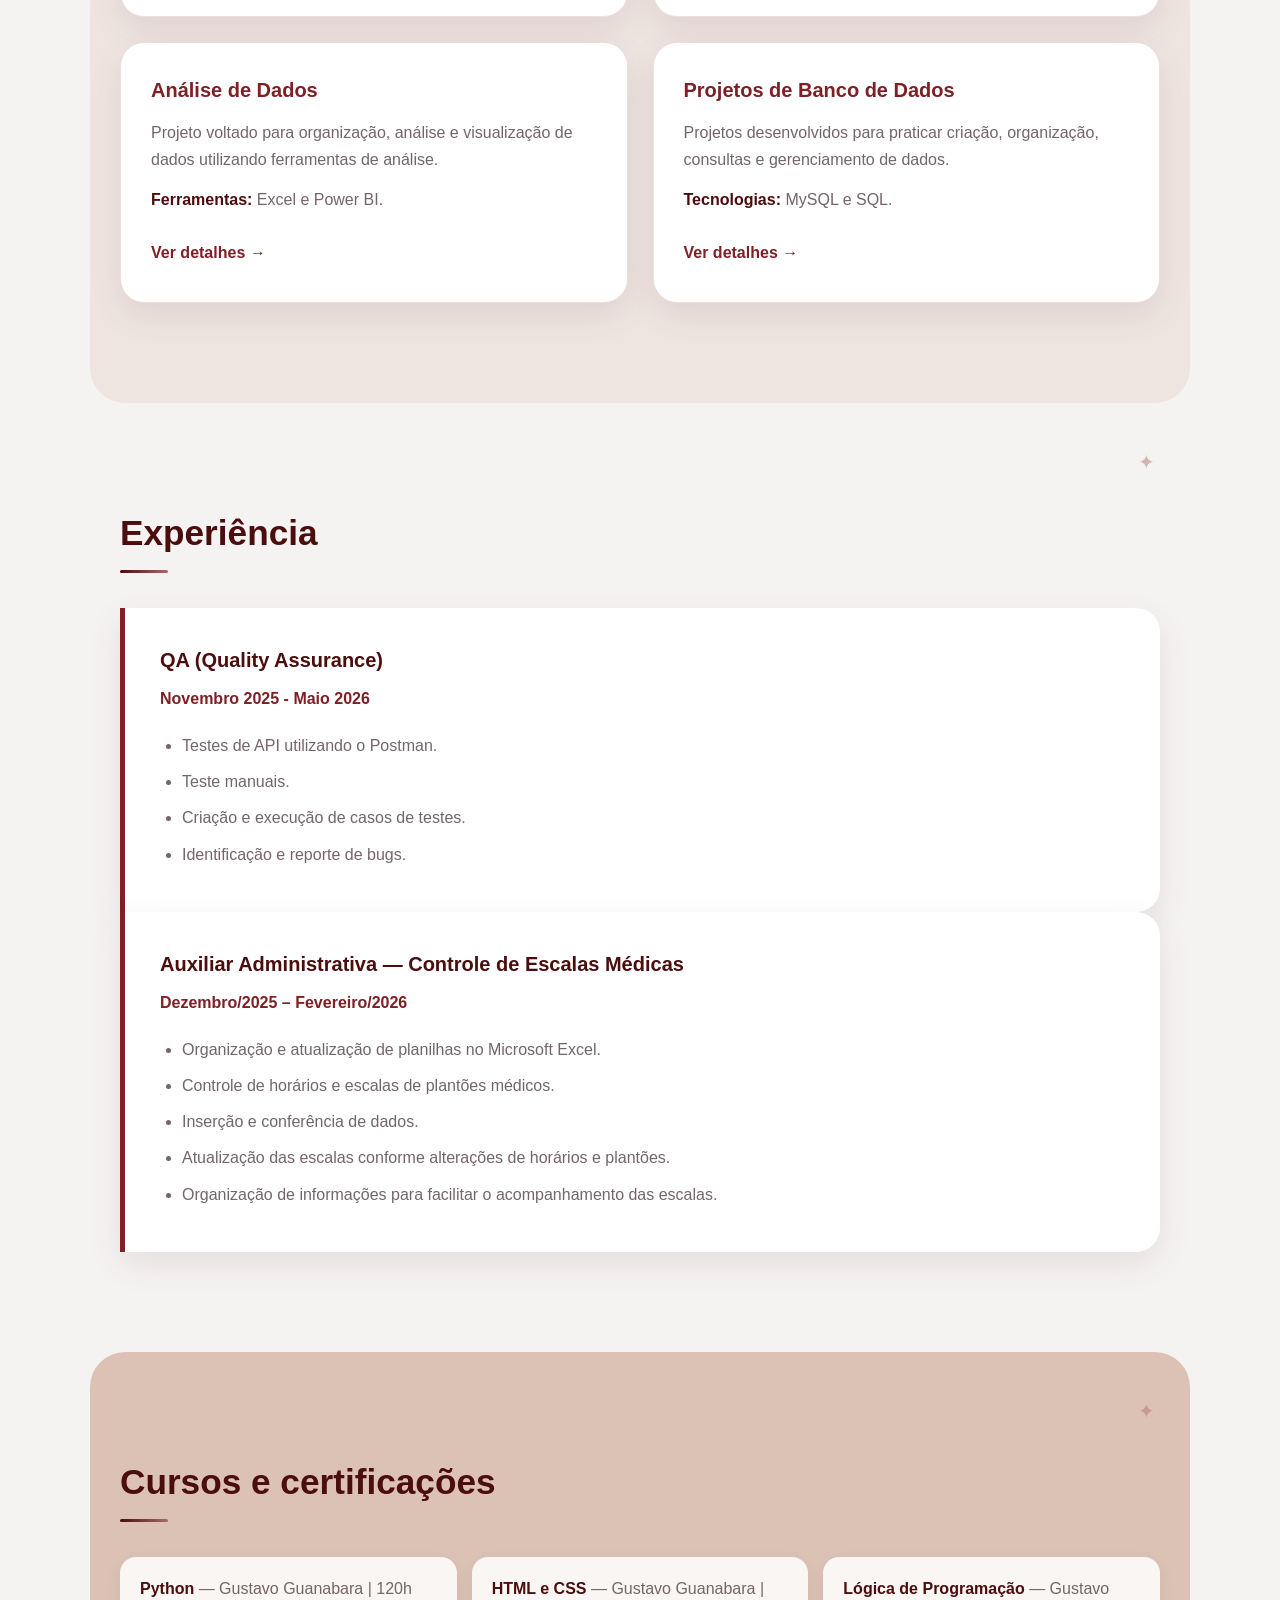
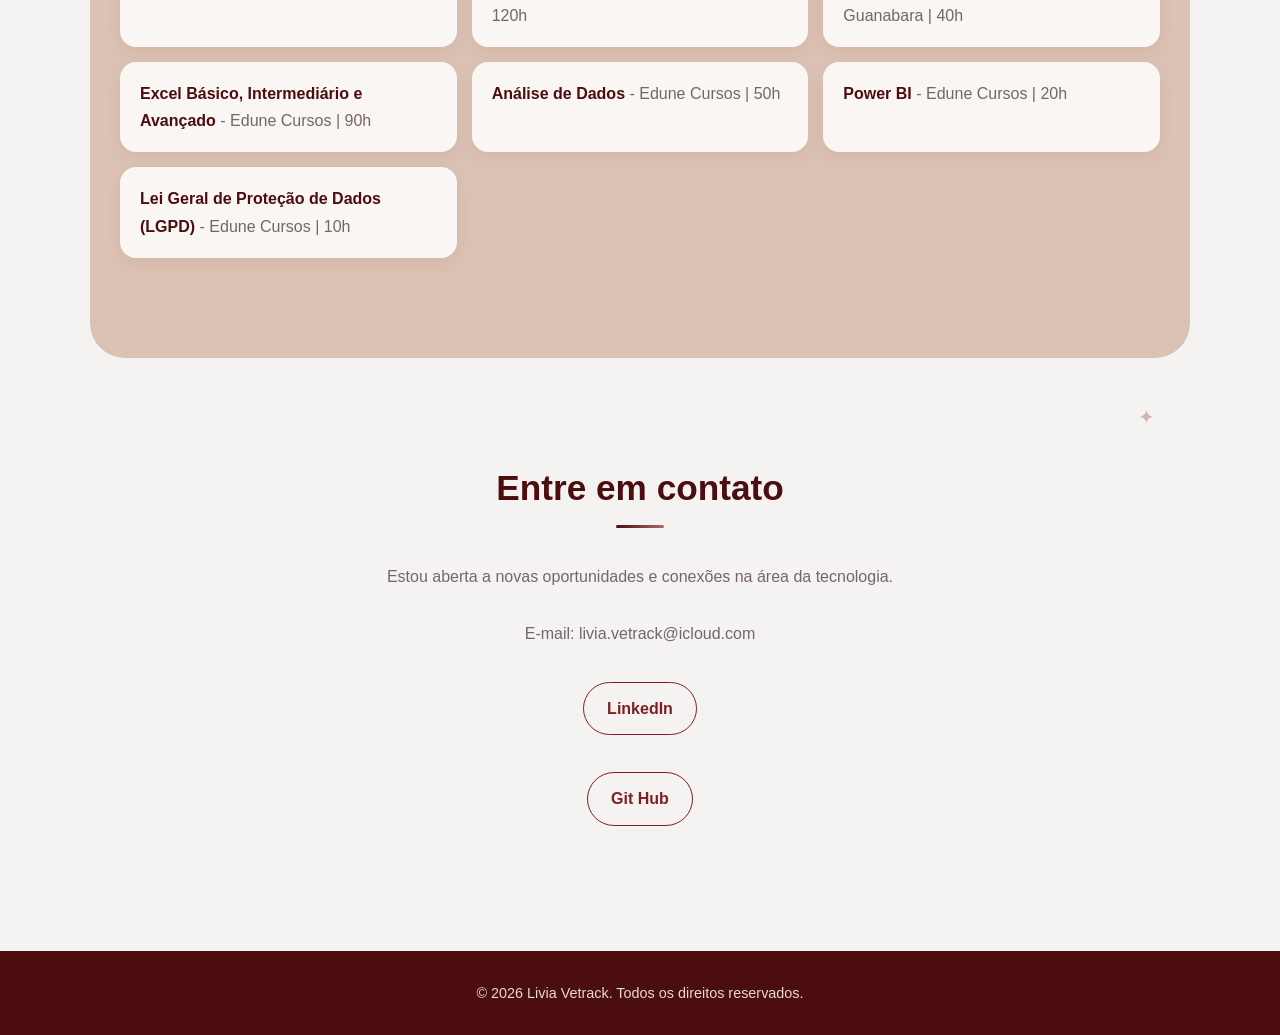
==== commit 779e20a0: "Add files via upload" ====
--- a/index.html
+++ b/index.html
@@ -4,6 +4,7 @@
 <head>
     <meta charset="UTF-8">
     <meta name="viewport" content="width=device-width, initial-scale=1.0">
+    <meta name="theme-color" content="#4b0d0d">
 
     <title>Livia Vetrack | Portifólio</title>
 
@@ -13,8 +14,8 @@
     <meta property="og:title" content="Livia Vetrack | Portifólio">
     <meta property="og:description" content="Estudante de Desenvolvimento de Sistemas | QA | Análise de Dados | Python | HTML | CSS | Excel | Power BI">
     <meta property="og:type" content="website">
-   
-    <link rel="icon" type="image/png" href="img/favicon-32x32.png">
+
+    <link rel="icon" type="image/png" href="imagem/favicon-32x32.png">
     <link rel="apple-touch-icon" href="apple-touch-icon.png">
 
     <link rel="stylesheet" href="style.css">
@@ -27,10 +28,17 @@
 
     <!-- Cabeçalho -->
     <header>
-        <nav>
-            <h1>Livia Vetrack</h1>
-
-            <ul>
+        <nav aria-label="Menu principal">
+            <h1><a href="#inicio">Livia Vetrack</a></h1>
+
+            <!-- Botão hambúrguer (aparece só em tablet e celular) -->
+            <button class="menu-toggle" type="button" aria-label="Abrir menu" aria-expanded="false" aria-controls="menu-principal">
+                <span></span>
+                <span></span>
+                <span></span>
+            </button>
+
+            <ul id="menu-principal">
                 <li><a href="#inicio">Início</a></li>
                 <li><a href="#sobre">Sobre mim</a></li>
                 <li><a href="#habilidades">Habilidades</a></li>
@@ -46,7 +54,7 @@
     <main>
 
         <section id="inicio">
-            <div>
+            <div class="hero-texto">
                 <p>Olá, eu sou a</p>
                 <h2>Livia Vetrack</h2>
                 <h3>Estudante de Desenvolvimento de Sistemas | QA | Análise de Dados | Python | HTML | CSS | Excel | Power BI</h3>
@@ -61,6 +69,9 @@
                 <a href="#projetos" class="botao-principal">Conheça meus projetos</a>
 
             </div>
+            <div class="hero-foto">
+                <img src="imagem/minha-foto.jpeg" alt="Foto de Livia Vetrack" width="300" height="300" decoding="async" fetchpriority="high">
+            </div>
         </section>
 
         <!-- Sobre mim -->
@@ -72,7 +83,7 @@
                 Sou estudante da área da tecnologia e estou construindo
                 minha trajetória profissional na área de TI. Já possuo experiência profissional
                 com Quality Assurance (QA), atuando com testes de software,
-                testes manuais e testes de API utilizando Postman.
+                testes manuais e testes de API utilizando Postman, na empresa Mestres da Web.
             </p>
 
             <p>
@@ -171,7 +182,7 @@
                 </div>
 
                 <div>
-                    <h4>Análise de dados</h4>
+                    <h4>Análise de Dados</h4>
                     <p>
                         Organização e interpretação de informações
                         para geração de insights.
@@ -218,7 +229,7 @@
                 <a href="https://github.com/vetrack666/SalaDeAula" target="_blank" rel="noopener noreferrer">Ver no GitHub →</a>
 
             </article>
-            
+
 
             <!-- Projeto 3 -->
 
@@ -236,18 +247,18 @@
             </article>
 
             <!-- Projeto 4 -->
-             <article>
+            <article>
                 <h3>Projetos de Banco de Dados</h3>
                 <p>
                     Projetos desenvolvidos para praticar criação, organização, consultas e gerenciamento de dados.
                 </p>
                 <p>
                     <strong>Tecnologias:</strong>
-                    MySQL e SQL. 
-                </p>
-                <a href="https://github.com/vetrack666/analisededados" target="_blank" rel="noopener noreferrer">Ver detalhes →</a>
-                
-             </article>
+                    MySQL e SQL.
+                </p>
+                <a href="https://github.com/vetrack666/bancodedados" target="_blank" rel="noopener noreferrer">Ver detalhes →</a>
+
+            </article>
         </section>
         <!-- ==================== EXPERIÊNCIA ==================== -->
         <section id="experiencia">
--- a/style.css
+++ b/style.css
@@ -11,6 +11,8 @@
 html {
     scroll-behavior: smooth;
     scroll-padding-top: 100px;
+    -webkit-text-size-adjust: 100%;
+    text-size-adjust: 100%;
 }
 
 body {
@@ -21,6 +23,10 @@
     overflow-x: hidden;
 }
 
+img {
+    max-width: 100%;
+}
+
 
 /* =========================================================
    PALETA DE CORES
@@ -64,16 +70,11 @@
     position: absolute;
     top: -60px;
     left: 10px;
-
     background: var(--vinho-escuro);
     color: var(--branco);
-
     padding: 12px 18px;
-
     border-radius: 8px;
-
     z-index: 2000;
-
     transition: top var(--transicao);
 }
 
@@ -106,65 +107,45 @@
     position: fixed;
     top: 0;
     left: 0;
-
     width: 100%;
-
     background: rgba(245, 243, 242, 0.95);
-
     backdrop-filter: blur(14px);
     -webkit-backdrop-filter: blur(14px);
-
     border-bottom: 1px solid var(--borda);
-
     z-index: 1000;
 }
 
 nav {
     width: 100%;
     max-width: 1150px;
-
     margin: 0 auto;
-
     padding: 18px 30px;
-
     display: flex;
     align-items: center;
     justify-content: space-between;
-
     gap: 30px;
 }
 
 nav h1 {
     font-size: 1.7rem;
-
     font-weight: 700;
-
     color: var(--vinho-escuro);
-
     letter-spacing: 1px;
-
     white-space: nowrap;
 }
 
 nav ul {
     display: flex;
-
     align-items: center;
-
     gap: 28px;
-
     list-style: none;
 }
 
 nav ul li a {
     position: relative;
-
     color: var(--texto-suave);
-
     font-size: 0.95rem;
-
     font-weight: 500;
-
     transition: var(--transicao);
 }
 
@@ -174,19 +155,13 @@
 
 nav ul li a::after {
     content: "";
-
     position: absolute;
-
     left: 0;
     bottom: -6px;
-
     width: 0;
     height: 2px;
-
     border-radius: 10px;
-
     background: var(--vinho);
-
     transition: var(--transicao);
 }
 
@@ -200,6 +175,49 @@
 }
 
 
+/* Botão hambúrguer — escondido no desktop */
+
+.menu-toggle {
+    display: none;
+    flex-direction: column;
+    justify-content: center;
+    align-items: center;
+    gap: 5px;
+    width: 44px;
+    height: 44px;
+    padding: 0;
+    border: 1px solid var(--borda);
+    border-radius: 12px;
+    background: var(--branco);
+    cursor: pointer;
+    flex-shrink: 0;
+    -webkit-tap-highlight-color: transparent;
+}
+
+.menu-toggle span {
+    display: block;
+    width: 22px;
+    height: 2px;
+    border-radius: 2px;
+    background: var(--vinho-escuro);
+    transition: transform 0.3s ease, opacity 0.2s ease;
+}
+
+/* Vira um "X" quando o menu está aberto */
+
+.menu-toggle[aria-expanded="true"] span:nth-child(1) {
+    transform: translateY(7px) rotate(45deg);
+}
+
+.menu-toggle[aria-expanded="true"] span:nth-child(2) {
+    opacity: 0;
+}
+
+.menu-toggle[aria-expanded="true"] span:nth-child(3) {
+    transform: translateY(-7px) rotate(-45deg);
+}
+
+
 /* =========================================================
    ESTRUTURA DAS SEÇÕES
 ========================================================= */
@@ -211,44 +229,28 @@
 
 section {
     position: relative;
-
     width: min(1100px, calc(100% - 40px));
-
     margin: 0 auto;
-
     padding: 100px 30px;
 }
 
 section h2 {
     position: relative;
-
     display: inline-block;
-
     margin-bottom: 45px;
-
     font-size: 2.2rem;
-
     color: var(--vinho-escuro);
 }
 
 section h2::after {
     content: "";
-
     position: absolute;
-
     left: 0;
     bottom: -10px;
-
     width: 48px;
     height: 3px;
-
     border-radius: 10px;
-
-    background: linear-gradient(
-        90deg,
-        var(--vinho-escuro),
-        var(--rose)
-    );
+    background: linear-gradient(90deg, var(--vinho-escuro), var(--rose));
 }
 
 
@@ -258,82 +260,83 @@
 
 #inicio {
     min-height: 100vh;
-
+    min-height: 100svh;
     display: flex;
     align-items: center;
-
+    justify-content: space-between;
+    gap: 30px;
     padding-top: 150px;
-
     position: relative;
 }
-
 
 /* Círculo decorativo superior */
 
 #inicio::before {
     content: "";
-
     position: absolute;
-
     width: 360px;
     height: 360px;
-
     border-radius: 50%;
-
     background: rgba(220, 194, 180, 0.35);
-
     top: 100px;
     right: -150px;
-
     z-index: -1;
 }
-
 
 /* Círculo decorativo inferior */
 
 #inicio::after {
     content: "";
-
     position: absolute;
-
     width: 230px;
     height: 230px;
-
     border-radius: 50%;
-
     background: rgba(169, 107, 103, 0.10);
-
     bottom: 30px;
     left: -120px;
-
     z-index: -1;
 }
 
-#inicio > div {
-    width: 100%;
+.hero-texto {
+    flex: 1;
+    min-width: 0;
     max-width: 760px;
+}
+
+.hero-foto {
+    --foto: 300px;
+    flex-shrink: 0;
+}
+
+.hero-foto img {
+    display: block;
+    width: var(--foto);
+    height: var(--foto);
+    object-fit: cover;
+    border-radius: 50%;
+    border: 6px solid var(--branco);
+    box-shadow: var(--sombra);
+    /* Se a foto não carregar, aparece um círculo bege (e o texto alternativo) */
+    background: var(--bege);
+    color: var(--vinho-escuro);
+    font-size: 0.85rem;
+    text-align: center;
 }
 
 #inicio p:first-child {
     color: var(--vinho);
-
     font-weight: 600;
-
     letter-spacing: 3px;
-
     text-transform: uppercase;
-
     margin-bottom: 12px;
 }
 
 #inicio h2 {
     margin-bottom: 10px;
-
-    font-size: clamp(4rem, 9vw, 7rem);
-
+    font-size: clamp(3rem, 9vw, 7rem);
     line-height: 0.95;
-
     color: var(--vinho-escuro);
+    overflow-wrap: break-word;
 }
 
 #inicio h2::after {
@@ -342,21 +345,15 @@
 
 #inicio h3 {
     margin-bottom: 22px;
-
     font-size: 1.4rem;
-
     font-weight: 500;
-
     color: var(--vinho);
 }
 
 #inicio p:not(:first-child) {
     max-width: 680px;
-
     margin-bottom: 32px;
-
     color: var(--texto-suave);
-
     font-size: 1.05rem;
 }
 
@@ -367,28 +364,13 @@
 
 .botao-principal {
     display: inline-block;
-
     padding: 14px 28px;
-
     border-radius: 30px;
-
     background: var(--vinho-escuro);
-
     color: var(--branco);
-
     font-weight: 600;
-
     box-shadow: 0 10px 25px rgba(75, 13, 13, 0.20);
-
     transition: var(--transicao);
-}
-
-.botao-principal:hover {
-    background: var(--vinho);
-
-    transform: translateY(-4px);
-
-    box-shadow: 0 14px 30px rgba(75, 13, 13, 0.25);
 }
 
 
@@ -398,21 +380,15 @@
 
 #sobre {
     background: var(--branco);
-
     border-radius: 35px;
-
     margin-bottom: 40px;
-
     box-shadow: var(--sombra);
 }
 
 #sobre p {
     max-width: 850px;
-
     margin-bottom: 18px;
-
     color: var(--texto-suave);
-
     font-size: 1.02rem;
 }
 
@@ -431,73 +407,43 @@
 
 #habilidades > div {
     display: grid;
-
-    grid-template-columns: repeat(
-        auto-fit,
-        minmax(280px, 1fr)
-    );
-
+    /* min(100%, 260px) evita estourar a largura em telas muito estreitas */
+    grid-template-columns: repeat(auto-fit, minmax(min(100%, 260px), 1fr));
     gap: 22px;
-
     margin-bottom: 35px;
 }
-
 
 /* Títulos das categorias */
 
 #habilidades > div > h3 {
     grid-column: 1 / -1;
-
     text-align: left;
-
     margin-top: 20px;
-
     color: var(--vinho);
-
     font-size: 1.2rem;
-
     font-weight: 600;
 }
-
 
 /* Cards */
 
 #habilidades > div > div {
     padding: 27px;
-
     background: var(--branco);
-
     border: 1px solid var(--borda);
-
     border-radius: 22px;
-
     text-align: left;
-
     box-shadow: var(--sombra);
-
     transition: var(--transicao);
-}
-
-#habilidades > div > div:hover {
-    transform: translateY(-7px);
-
-    border-color: rgba(126, 32, 37, 0.30);
-
-    box-shadow:
-        0 18px 40px rgba(75, 13, 13, 0.13);
 }
 
 #habilidades h4 {
     margin-bottom: 8px;
-
     color: var(--vinho-escuro);
-
     font-size: 1.1rem;
 }
 
 #habilidades p {
     color: var(--texto-suave);
-
     font-size: 0.92rem;
 }
 
@@ -508,56 +454,35 @@
 
 #projetos {
     background: #eee5e1;
-
     border-radius: 35px;
-
     display: grid;
-
     grid-template-columns: repeat(2, minmax(0, 1fr));
-
     gap: 25px;
 }
 
 #projetos h2 {
     grid-column: 1 / -1;
-
     width: fit-content;
 }
 
 #projetos > article {
     width: 100%;
-
     padding: 30px;
-
     background: var(--branco);
-
     border-radius: 24px;
-
     border: 1px solid var(--borda);
-
     box-shadow: var(--sombra);
-
     transition: var(--transicao);
-}
-
-#projetos > article:hover {
-    transform: translateY(-7px);
-
-    box-shadow:
-        0 18px 40px rgba(75, 13, 13, 0.14);
 }
 
 #projetos article h3 {
     margin-bottom: 12px;
-
     color: var(--vinho);
-
     font-size: 1.25rem;
 }
 
 #projetos article p {
     margin-bottom: 12px;
-
     color: var(--texto-suave);
 }
 
@@ -567,20 +492,11 @@
 
 #projetos article a {
     display: inline-block;
-
     margin-top: 8px;
-
+    padding: 6px 0;
     color: var(--vinho);
-
     font-weight: 600;
-
     transition: var(--transicao);
-}
-
-#projetos article a:hover {
-    color: var(--vinho-escuro);
-
-    transform: translateX(4px);
 }
 
 
@@ -590,35 +506,26 @@
 
 #experiencia article {
     padding: 35px;
-
     background: var(--branco);
-
     border-left: 5px solid var(--vinho);
-
     border-radius: 0 24px 24px 0;
-
     box-shadow: var(--sombra);
 }
 
 #experiencia article h3 {
     margin-bottom: 8px;
-
     color: var(--vinho-escuro);
-
     font-size: 1.25rem;
 }
 
 #experiencia article p {
     color: var(--vinho);
-
     font-weight: 600;
-
     margin-bottom: 20px;
 }
 
 #experiencia ul {
     padding-left: 22px;
-
     color: var(--texto-suave);
 }
 
@@ -633,7 +540,6 @@
 
 #cursos {
     background: var(--bege);
-
     border-radius: 35px;
 }
 
@@ -643,36 +549,18 @@
 
 #cursos ul {
     display: grid;
-
-    grid-template-columns:
-        repeat(auto-fit, minmax(300px, 1fr));
-
+    grid-template-columns: repeat(auto-fit, minmax(min(100%, 280px), 1fr));
     gap: 15px;
-
     list-style: none;
 }
 
 #cursos li {
     padding: 18px 20px;
-
     background: rgba(255, 255, 255, 0.85);
-
     border-radius: 16px;
-
     color: var(--texto-suave);
-
-    box-shadow:
-        0 6px 18px rgba(75, 13, 13, 0.06);
-
+    box-shadow: 0 6px 18px rgba(75, 13, 13, 0.06);
     transition: var(--transicao);
-}
-
-#cursos li:hover {
-    transform: translateX(5px);
-
-    background: var(--branco);
-
-    box-shadow: var(--sombra);
 }
 
 #cursos strong {
@@ -686,48 +574,30 @@
 
 #contato {
     text-align: center;
-
     padding-bottom: 120px;
 }
 
 #contato h2::after {
     left: 50%;
-
     transform: translateX(-50%);
 }
 
 #contato p {
     max-width: 600px;
-
     margin: 0 auto 30px;
-
     color: var(--texto-suave);
+    overflow-wrap: anywhere;
 }
 
 #contato > a {
     display: inline-block;
-
     margin: 5px;
-
     padding: 12px 23px;
-
     border: 1px solid var(--vinho);
-
     border-radius: 30px;
-
     color: var(--vinho);
-
     font-weight: 600;
-
     transition: var(--transicao);
-}
-
-#contato > a:hover {
-    background: var(--vinho);
-
-    color: var(--branco);
-
-    transform: translateY(-3px);
 }
 
 
@@ -737,13 +607,9 @@
 
 footer {
     padding: 30px;
-
     text-align: center;
-
     background: var(--vinho-escuro);
-
     color: #ead9d4;
-
     font-size: 0.9rem;
 }
 
@@ -754,18 +620,12 @@
 
 section::before {
     content: "✦";
-
     position: absolute;
-
     top: 42px;
     right: 35px;
-
     color: var(--rose);
-
     opacity: 0.45;
-
     font-size: 1.25rem;
-
     pointer-events: none;
 }
 
@@ -776,17 +636,12 @@
 
 section {
     opacity: 0;
-
     transform: translateY(30px);
-
-    transition:
-        opacity 0.7s ease,
-        transform 0.7s ease;
+    transition: opacity 0.7s ease, transform 0.7s ease;
 }
 
 section.visivel {
     opacity: 1;
-
     transform: translateY(0);
 }
 
@@ -797,79 +652,193 @@
 
 #botaoTopo {
     position: fixed;
-
     right: 25px;
     bottom: 25px;
-
     width: 48px;
     height: 48px;
-
     border: none;
-
     border-radius: 50%;
-
     background: var(--vinho-escuro);
-
     color: var(--branco);
-
     font-size: 1.4rem;
-
     font-weight: bold;
-
     cursor: pointer;
-
     opacity: 0;
-
     visibility: hidden;
-
     transform: translateY(15px);
-
     transition: var(--transicao);
-
-    box-shadow:
-        0 8px 25px rgba(75, 13, 13, 0.25);
-
+    box-shadow: 0 8px 25px rgba(75, 13, 13, 0.25);
     z-index: 999;
 }
 
 #botaoTopo.mostrar {
     opacity: 1;
-
     visibility: visible;
-
     transform: translateY(0);
 }
 
-#botaoTopo:hover {
-    background: var(--vinho);
-
-    transform: translateY(-4px);
-}
-
-
-/* =========================================================
-   RESPONSIVIDADE — TABLET
+
+/* =========================================================
+   EFEITOS DE HOVER
+   Só em dispositivos com mouse. No celular o "hover" fica
+   preso depois do toque, então ele é desligado lá.
+========================================================= */
+
+@media (hover: hover) {
+
+    .botao-principal:hover {
+        background: var(--vinho);
+        transform: translateY(-4px);
+        box-shadow: 0 14px 30px rgba(75, 13, 13, 0.25);
+    }
+
+    #habilidades > div > div:hover {
+        transform: translateY(-7px);
+        border-color: rgba(126, 32, 37, 0.30);
+        box-shadow: 0 18px 40px rgba(75, 13, 13, 0.13);
+    }
+
+    #projetos > article:hover {
+        transform: translateY(-7px);
+        box-shadow: 0 18px 40px rgba(75, 13, 13, 0.14);
+    }
+
+    #projetos article a:hover {
+        color: var(--vinho-escuro);
+        transform: translateX(4px);
+    }
+
+    #cursos li:hover {
+        transform: translateX(5px);
+        background: var(--branco);
+        box-shadow: var(--sombra);
+    }
+
+    #contato > a:hover {
+        background: var(--vinho);
+        color: var(--branco);
+        transform: translateY(-3px);
+    }
+
+    #botaoTopo:hover {
+        background: var(--vinho);
+        transform: translateY(-4px);
+    }
+
+    .menu-toggle:hover {
+        border-color: var(--vinho);
+    }
+}
+
+
+/* =========================================================
+   RESPONSIVIDADE — TABLET E CELULAR (MENU HAMBÚRGUER)
 ========================================================= */
 
 @media (max-width: 900px) {
 
+    html {
+        scroll-padding-top: 80px;
+    }
+
+    /* CABEÇALHO */
+
     nav {
-        padding: 16px 20px;
-    }
+        padding: 12px 20px;
+        gap: 16px;
+    }
+
+    nav h1 {
+        font-size: 1.4rem;
+    }
+
+    .menu-toggle {
+        display: flex;
+    }
+
+    /* Menu vira uma lista que desce do cabeçalho */
 
     nav ul {
-        gap: 16px;
+        position: absolute;
+        top: 100%;
+        left: 0;
+        right: 0;
+        flex-direction: column;
+        align-items: stretch;
+        gap: 0;
+        padding: 6px 20px 14px;
+        background: rgba(245, 243, 242, 0.98);
+        border-bottom: 1px solid var(--borda);
+        box-shadow: var(--sombra);
+        max-height: calc(100vh - 64px);
+        max-height: calc(100dvh - 64px);
+        overflow-y: auto;
+        opacity: 0;
+        visibility: hidden;
+        transform: translateY(-8px);
+        transition: opacity 0.25s ease, transform 0.25s ease, visibility 0.25s;
+    }
+
+    nav.menu-aberto ul {
+        opacity: 1;
+        visibility: visible;
+        transform: translateY(0);
     }
 
     nav ul li a {
-        font-size: 0.88rem;
-    }
+        display: block;
+        padding: 14px 4px;
+        font-size: 1rem;
+        border-bottom: 1px solid var(--borda);
+    }
+
+    nav ul li:last-child a {
+        border-bottom: none;
+    }
+
+    nav ul li a::after {
+        display: none;
+    }
+
+    nav ul li a.ativo {
+        color: var(--vinho);
+        font-weight: 700;
+    }
+
+    /* SEÇÕES */
 
     section {
         width: min(100% - 30px, 900px);
-
         padding: 85px 25px;
     }
+
+    /* INÍCIO: foto em cima, texto embaixo, tudo centralizado */
+
+    #inicio {
+        flex-direction: column-reverse;
+        justify-content: center;
+        align-items: center;
+        min-height: auto;
+        gap: 36px;
+        padding-top: 120px;
+        padding-bottom: 90px;
+        text-align: center;
+    }
+
+    .hero-texto {
+        max-width: 100%;
+    }
+
+    .hero-foto {
+        --foto: clamp(170px, 50vw, 240px);
+    }
+
+    #inicio p:not(:first-child) {
+        margin-left: auto;
+        margin-right: auto;
+    }
+
+    /* PROJETOS */
 
     #projetos {
         grid-template-columns: 1fr;
@@ -887,81 +856,55 @@
 
 @media (max-width: 650px) {
 
-    /* CABEÇALHO */
-
-    nav {
-        flex-direction: column;
-
-        gap: 10px;
-
-        padding: 14px 15px;
-    }
-
     nav h1 {
-        font-size: 1.45rem;
-    }
-
-    nav ul {
-        width: 100%;
-
-        flex-wrap: wrap;
-
-        justify-content: center;
-
-        gap: 7px 14px;
-    }
-
-    nav ul li a {
-        font-size: 0.78rem;
-    }
-
+        font-size: 1.3rem;
+        letter-spacing: 0.5px;
+    }
 
     /* SEÇÕES */
 
     section {
         width: calc(100% - 24px);
-
-        padding: 70px 18px;
+        padding: 64px 18px;
     }
 
     section h2 {
         font-size: 1.8rem;
-
         margin-bottom: 38px;
     }
 
     section::before {
         top: 28px;
-
         right: 20px;
-
         font-size: 1rem;
     }
 
-
     /* INÍCIO */
 
     #inicio {
-        min-height: auto;
-
-        padding-top: 190px;
-
-        padding-bottom: 100px;
+        padding-top: 105px;
+        padding-bottom: 80px;
+        gap: 30px;
+    }
+
+    .hero-foto {
+        --foto: clamp(160px, 52vw, 210px);
+    }
+
+    .hero-foto img {
+        border-width: 5px;
     }
 
     #inicio h2 {
-        font-size: clamp(3rem, 15vw, 4.2rem);
-
-        word-break: break-word;
+        font-size: clamp(2.6rem, 14vw, 4.2rem);
     }
 
     #inicio h3 {
-        font-size: 1.1rem;
+        font-size: 1.05rem;
     }
 
     #inicio p:first-child {
         font-size: 0.78rem;
-
         letter-spacing: 2px;
     }
 
@@ -971,10 +914,8 @@
 
     .botao-principal {
         padding: 13px 23px;
-
         font-size: 0.95rem;
     }
-
 
     /* SOBRE */
 
@@ -986,12 +927,10 @@
         font-size: 0.98rem;
     }
 
-
     /* HABILIDADES */
 
     #habilidades > div {
         grid-template-columns: 1fr;
-
         gap: 16px;
     }
 
@@ -999,36 +938,24 @@
         padding: 22px;
     }
 
-
     /* PROJETOS */
 
     #projetos {
-        grid-template-columns: 1fr;
-
         gap: 18px;
-
         border-radius: 25px;
-    }
-
-    #projetos h2 {
-        grid-column: 1;
     }
 
     #projetos > article {
         padding: 23px;
     }
 
-
     /* EXPERIÊNCIA */
 
     #experiencia article {
         padding: 25px 20px;
-
         border-left-width: 4px;
-
         border-radius: 0 18px 18px 0;
     }
-
 
     /* CURSOS */
 
@@ -1038,7 +965,6 @@
 
     #cursos ul {
         grid-template-columns: 1fr;
-
         gap: 12px;
     }
 
@@ -1046,7 +972,6 @@
         padding: 16px;
     }
 
-
     /* CONTATO */
 
     #contato {
@@ -1055,41 +980,32 @@
 
     #contato > a {
         display: block;
-
         width: min(100%, 280px);
-
         margin: 10px auto;
     }
-
 
     /* DECORAÇÕES */
 
     #inicio::before {
         width: 220px;
         height: 220px;
-
-        top: 130px;
-
+        top: 100px;
         right: -100px;
     }
 
     #inicio::after {
         width: 150px;
         height: 150px;
-
         left: -80px;
     }
-
 
     /* BOTÃO TOPO */
 
     #botaoTopo {
         width: 44px;
         height: 44px;
-
         right: 18px;
         bottom: 18px;
-
         font-size: 1.2rem;
     }
 }
@@ -1101,35 +1017,39 @@
 
 @media (max-width: 380px) {
 
+    nav {
+        padding: 10px 14px;
+    }
+
     nav h1 {
-        font-size: 1.3rem;
-    }
-
-    nav ul {
-        gap: 6px 10px;
-    }
-
-    nav ul li a {
-        font-size: 0.72rem;
-    }
-
-    #inicio {
-        padding-top: 200px;
-    }
-
-    #inicio h2 {
-        font-size: 3rem;
+        font-size: 1.15rem;
     }
 
     section {
         width: calc(100% - 16px);
-
         padding-left: 15px;
         padding-right: 15px;
     }
 
     section h2 {
         font-size: 1.6rem;
+    }
+
+    #inicio h2 {
+        font-size: 2.5rem;
+    }
+}
+
+
+/* =========================================================
+   CELULAR NA HORIZONTAL (TELA BAIXA)
+========================================================= */
+
+@media (max-height: 500px) and (orientation: landscape) {
+
+    #inicio {
+        padding-top: 90px;
+        padding-bottom: 60px;
     }
 }
 
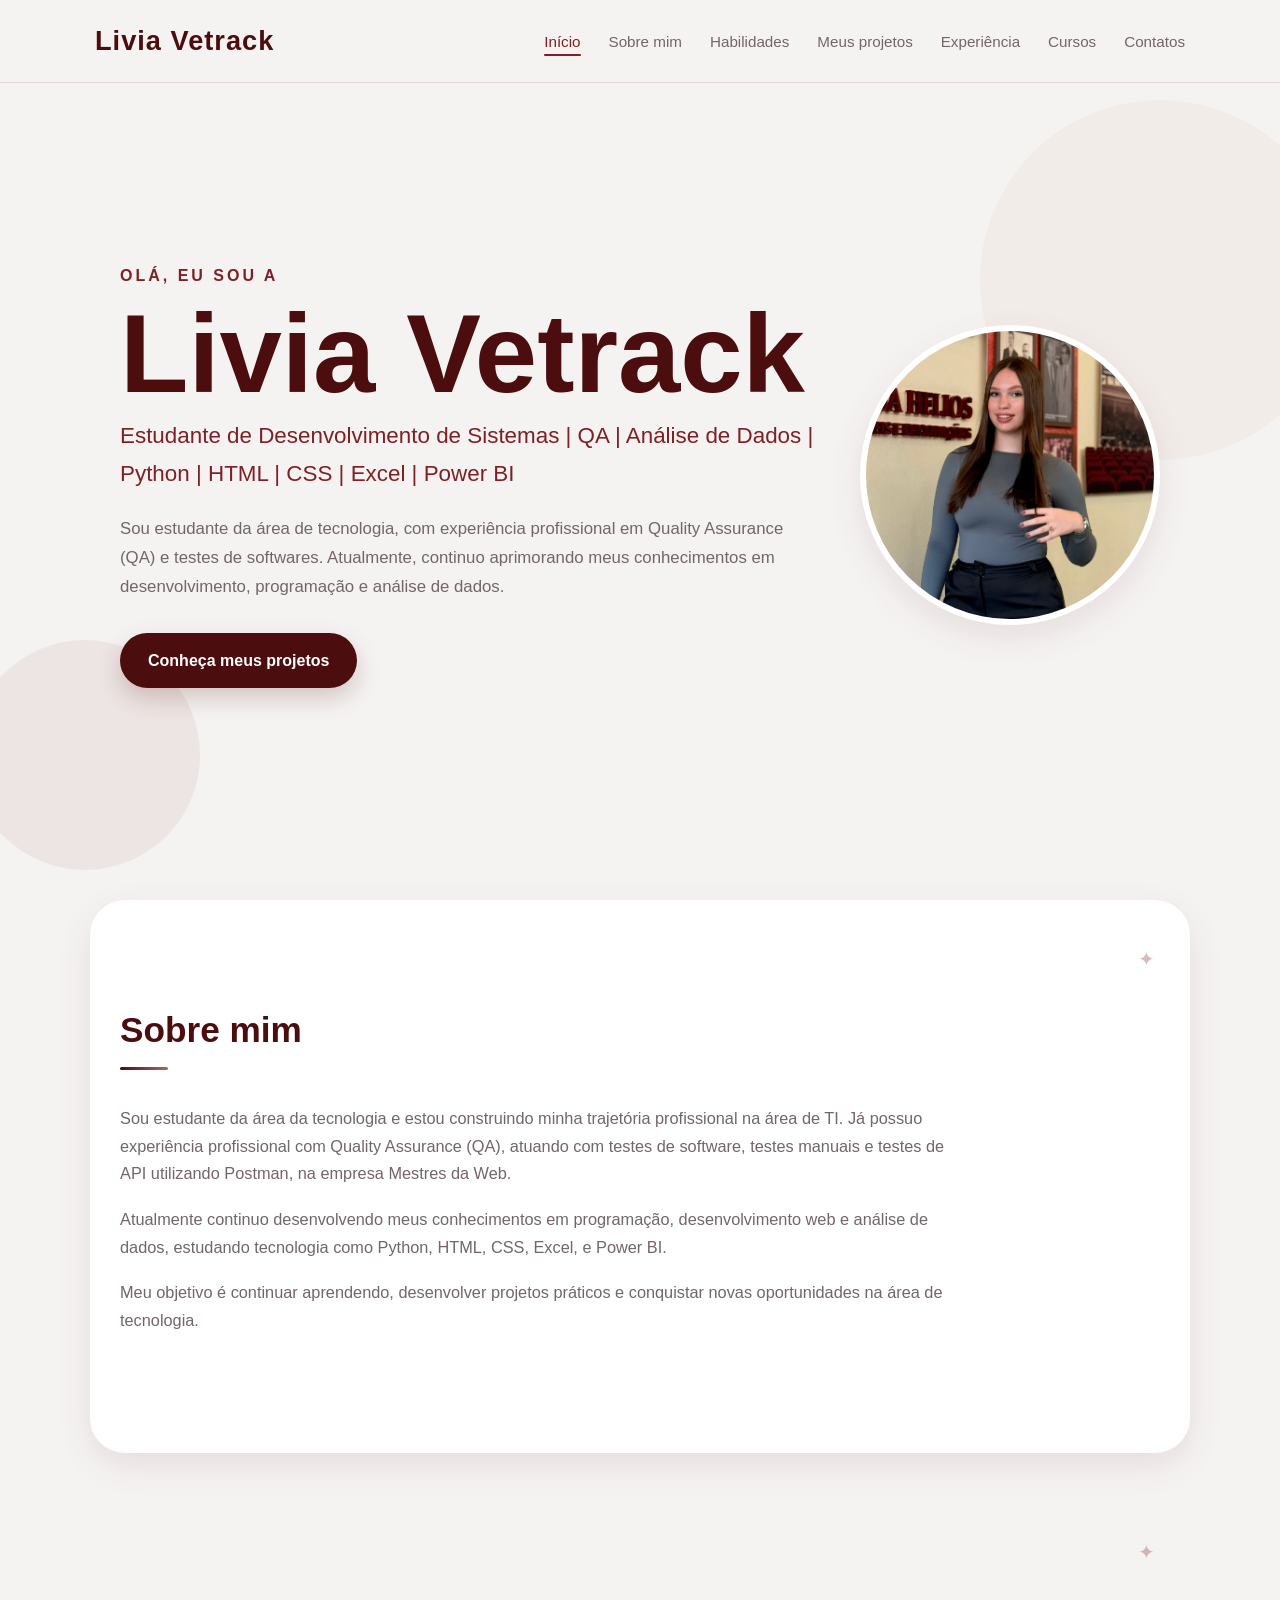
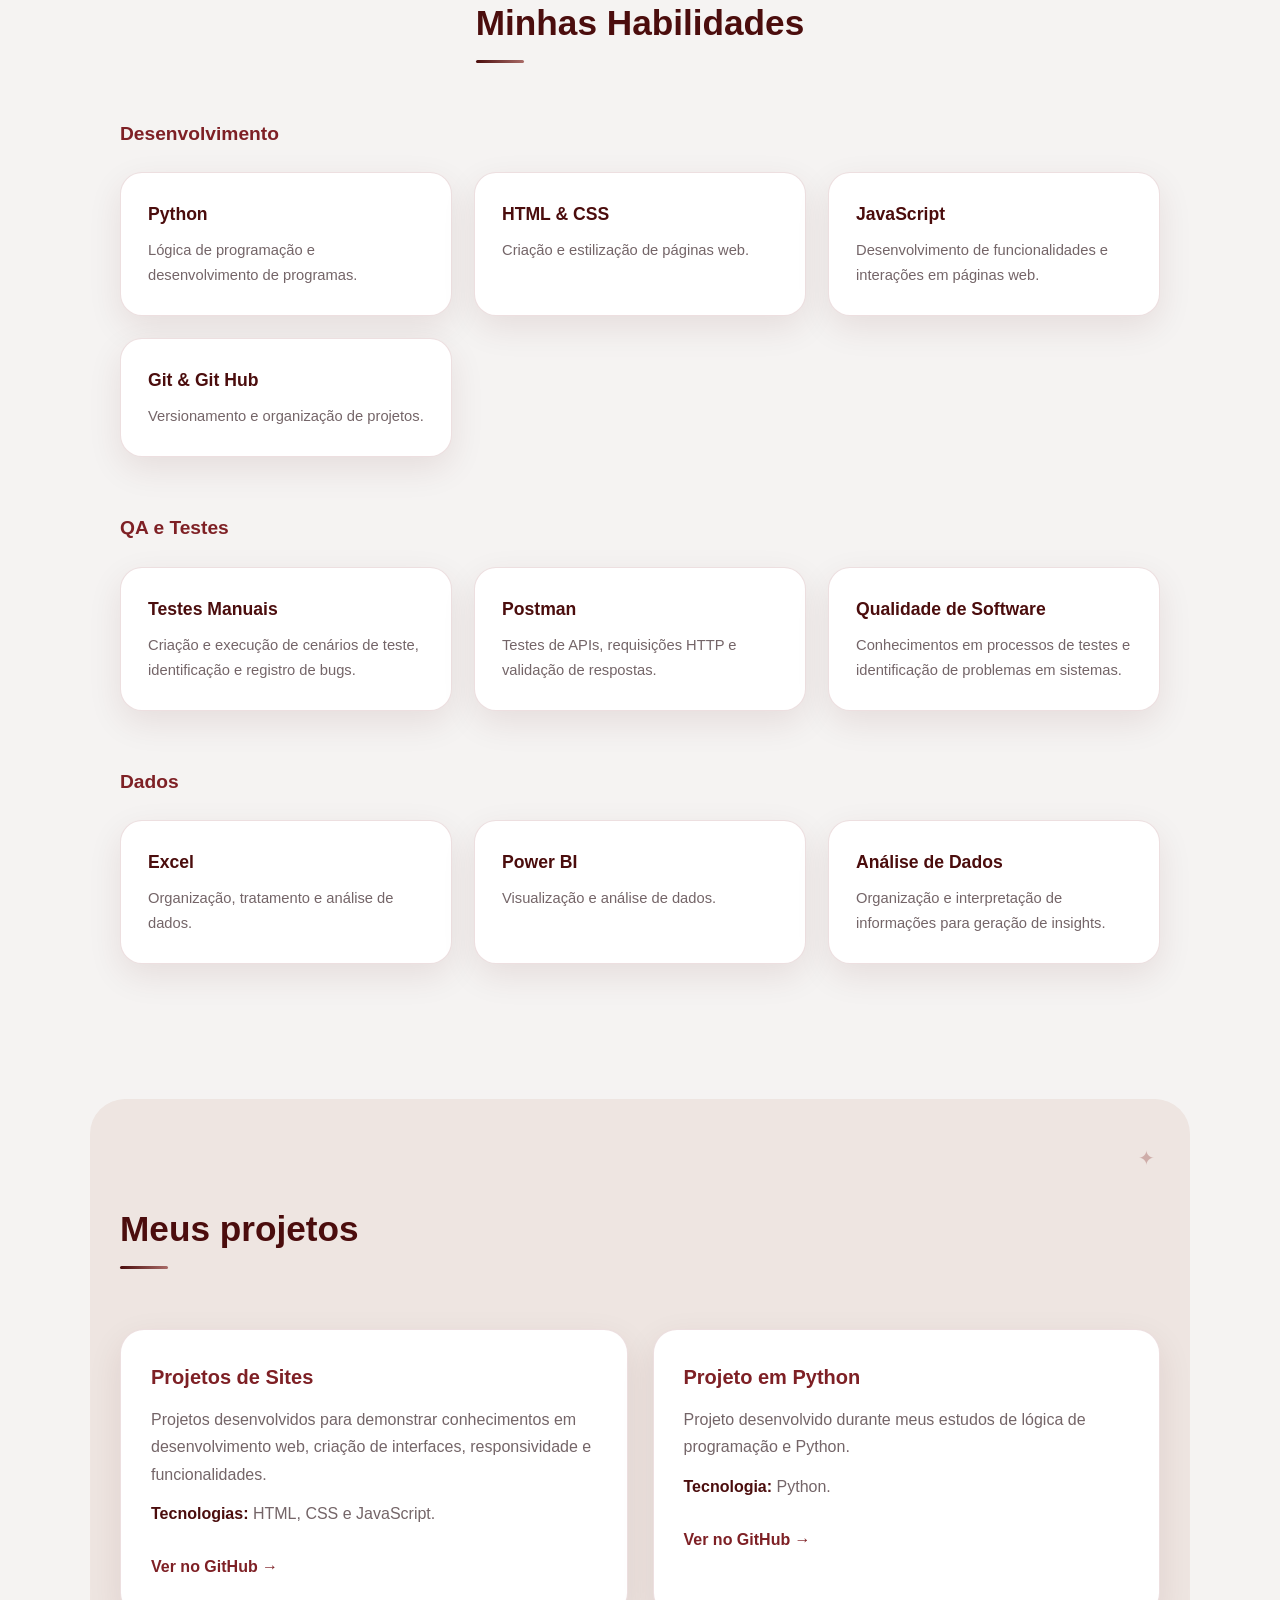
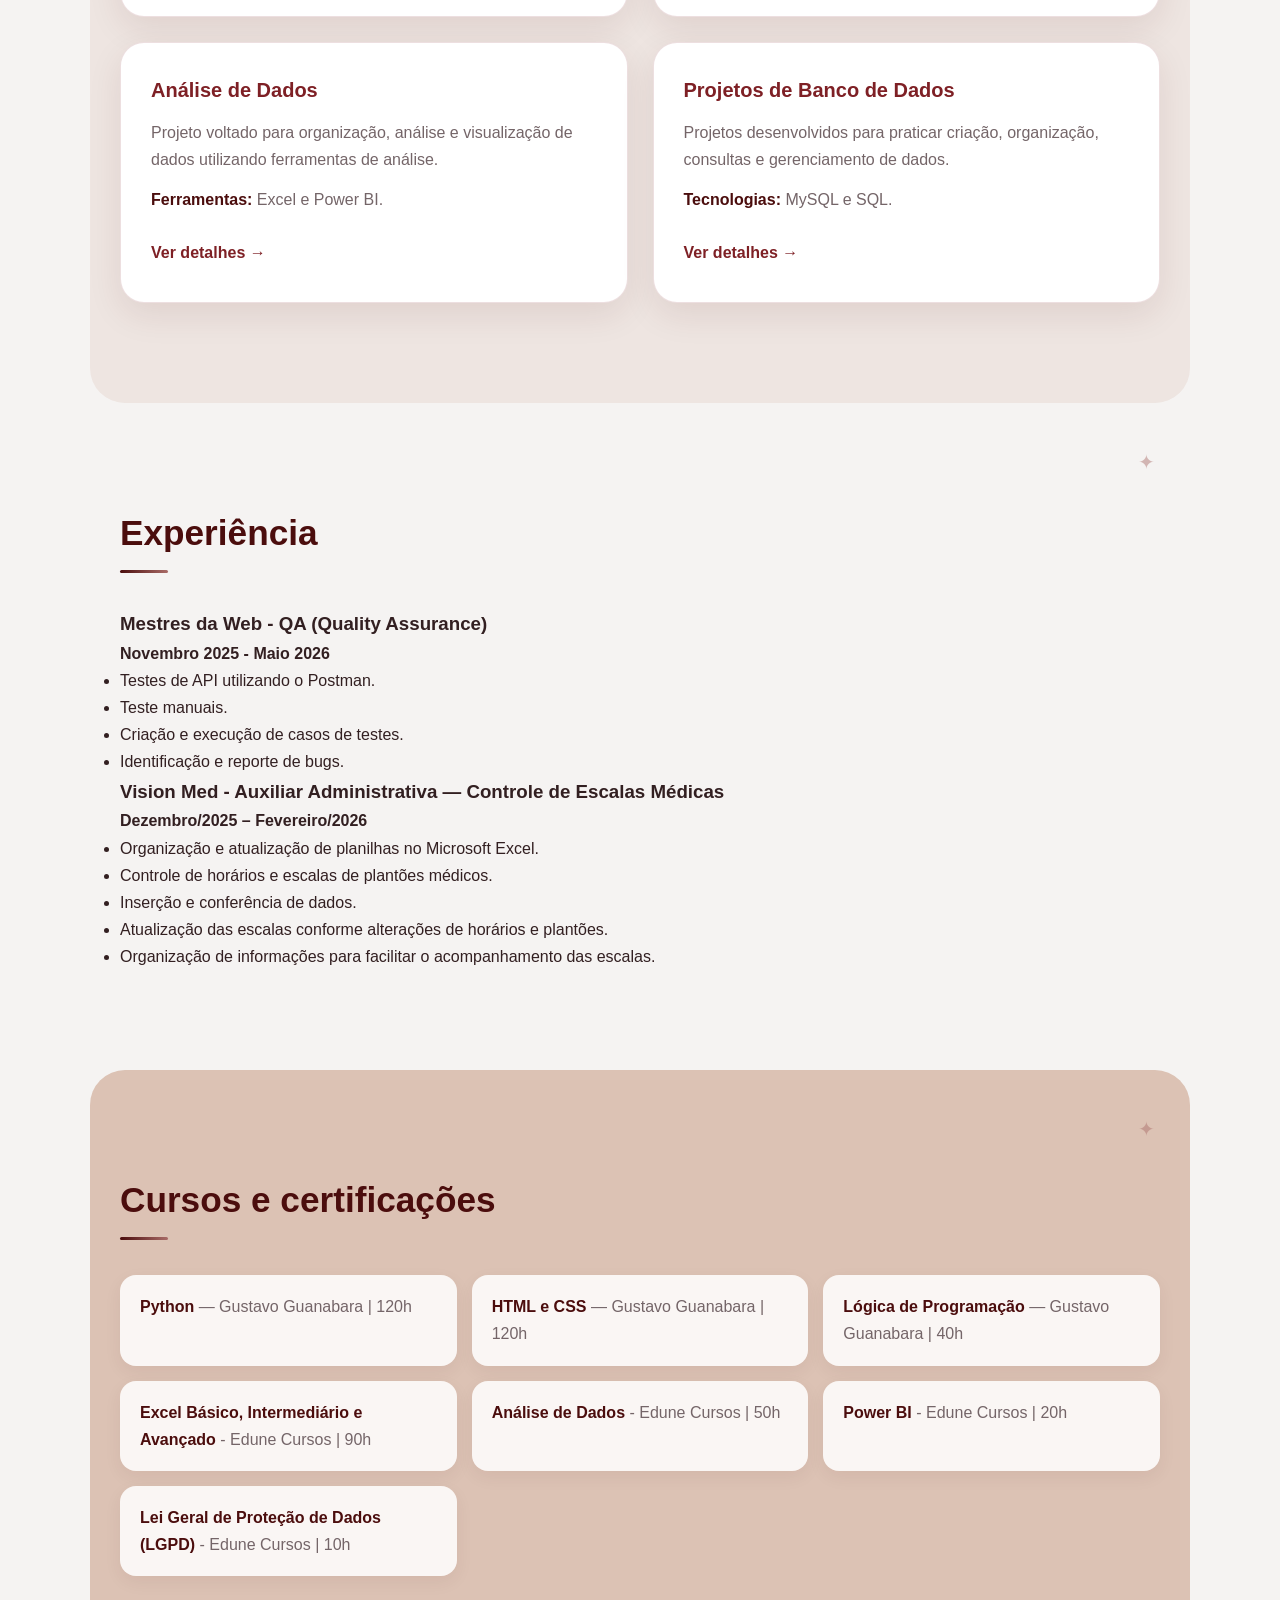
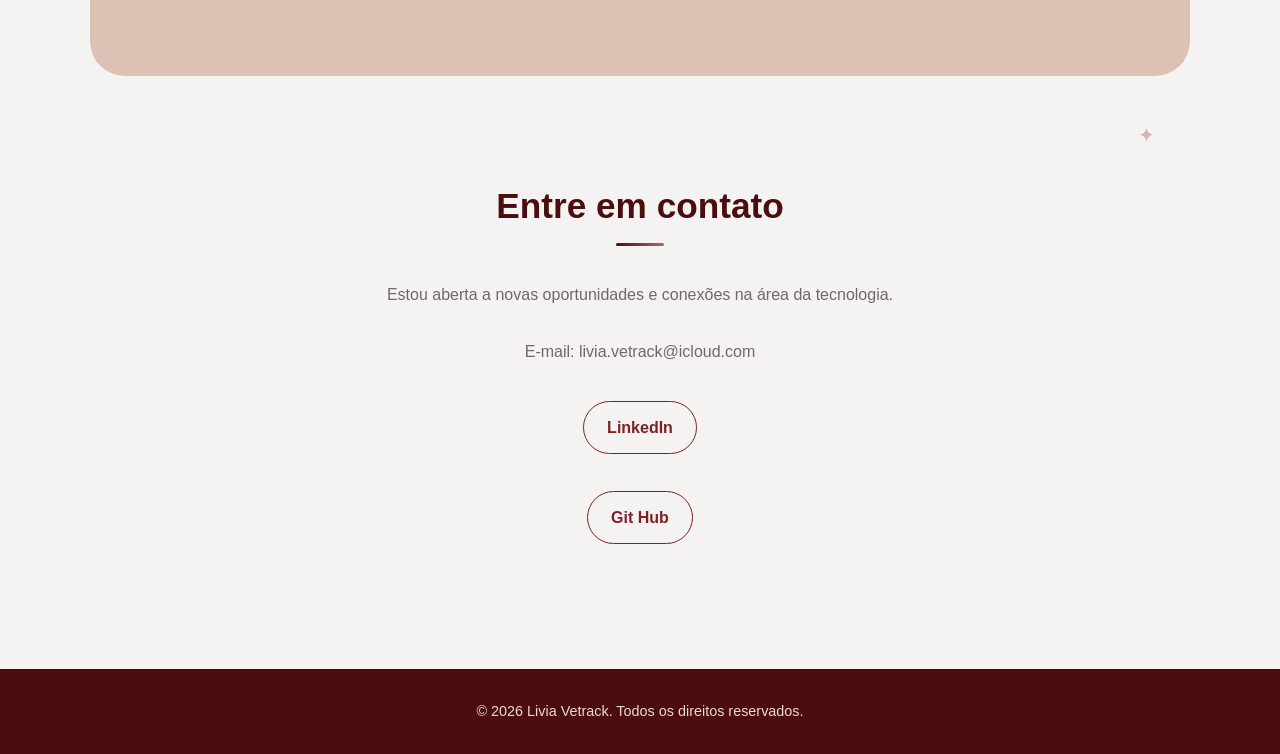
==== commit ab4eecf5: "Add files via upload" ====
--- a/index.html
+++ b/index.html
@@ -261,12 +261,12 @@
             </article>
         </section>
         <!-- ==================== EXPERIÊNCIA ==================== -->
-        <section id="experiencia">
+        <section id="experiencias">
 
             <h2>Experiência</h2>
 
             <article>
-                <h3>QA (Quality Assurance)</h3>
+                <h3>Mestres da Web - QA (Quality Assurance)</h3>
                 <p>
                     <strong>Novembro 2025 - Maio 2026</strong>
                 </p>
@@ -291,7 +291,7 @@
             </article>
 
             <article>
-                <h3>Auxiliar Administrativa — Controle de Escalas Médicas</h3>
+                <h3>Vision Med - Auxiliar Administrativa — Controle de Escalas Médicas</h3>
                 <p>
                     <strong>Dezembro/2025 – Fevereiro/2026</strong>
                 </p>
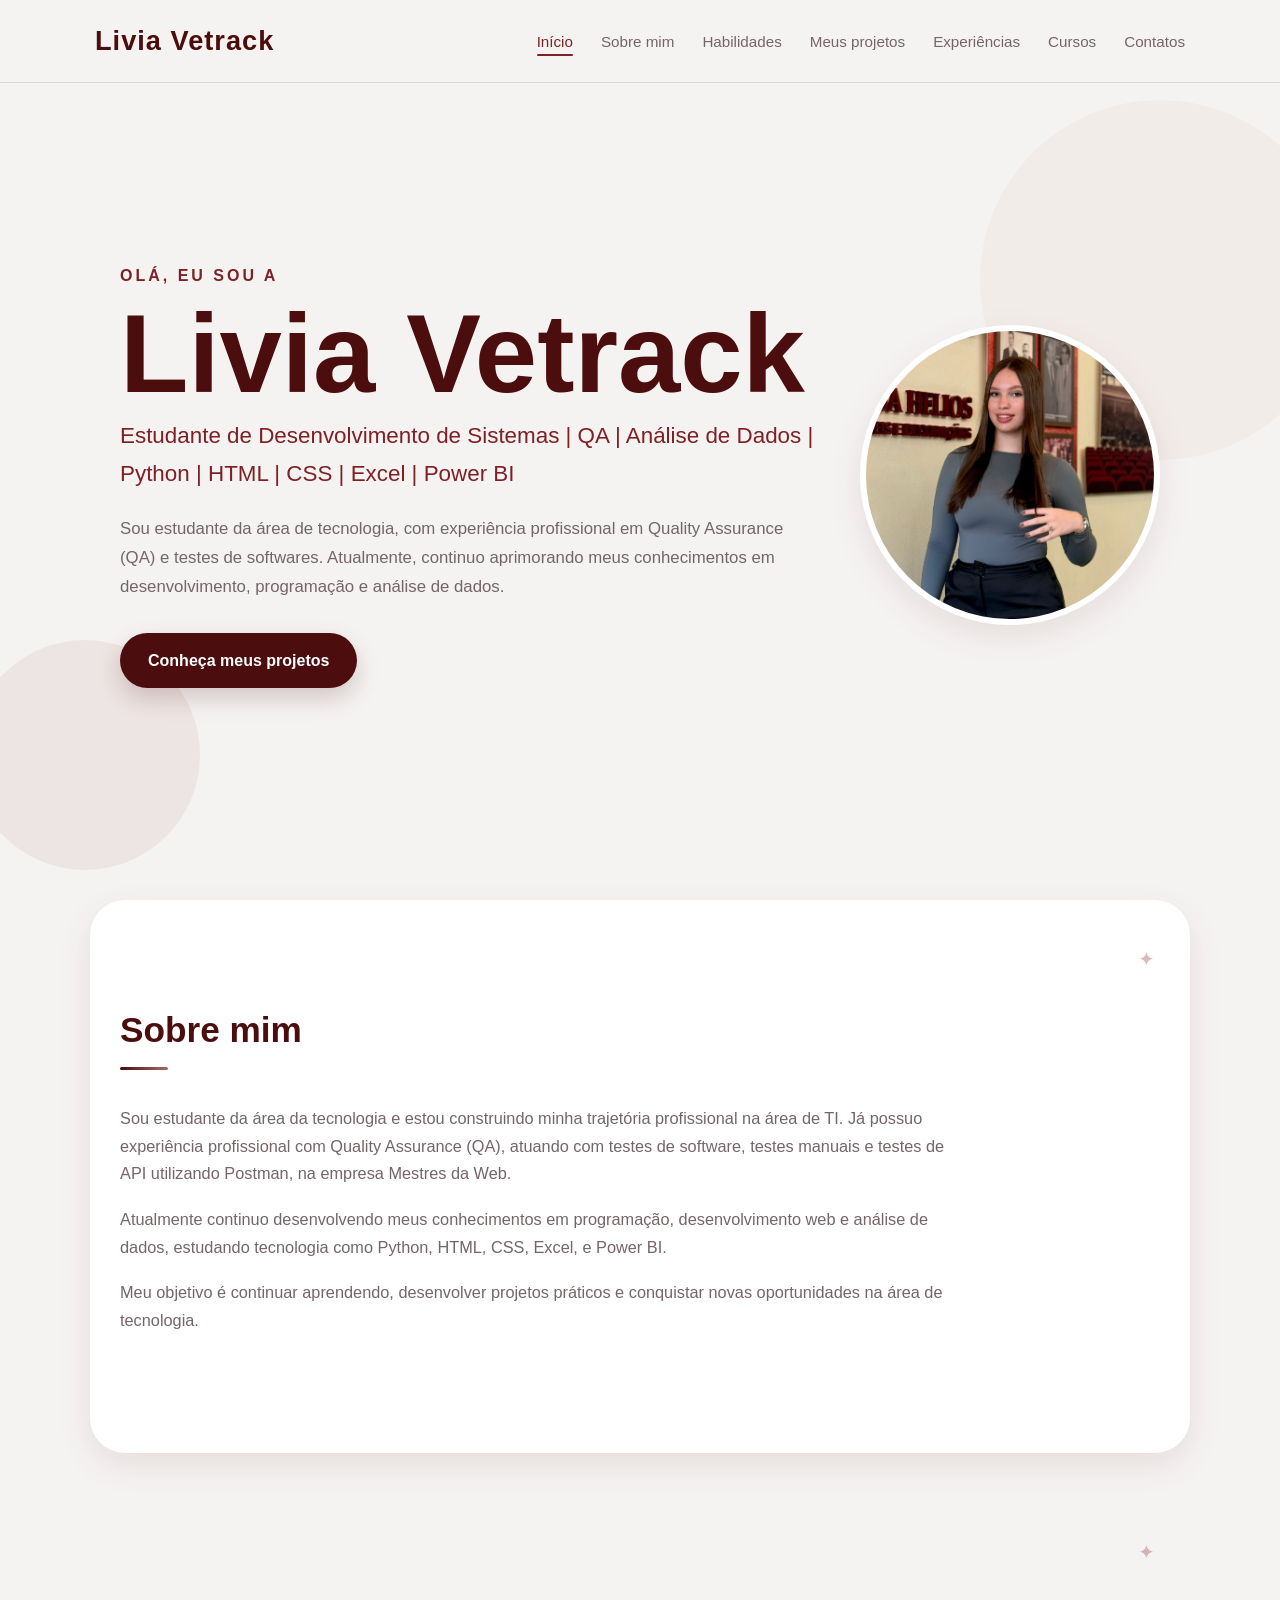
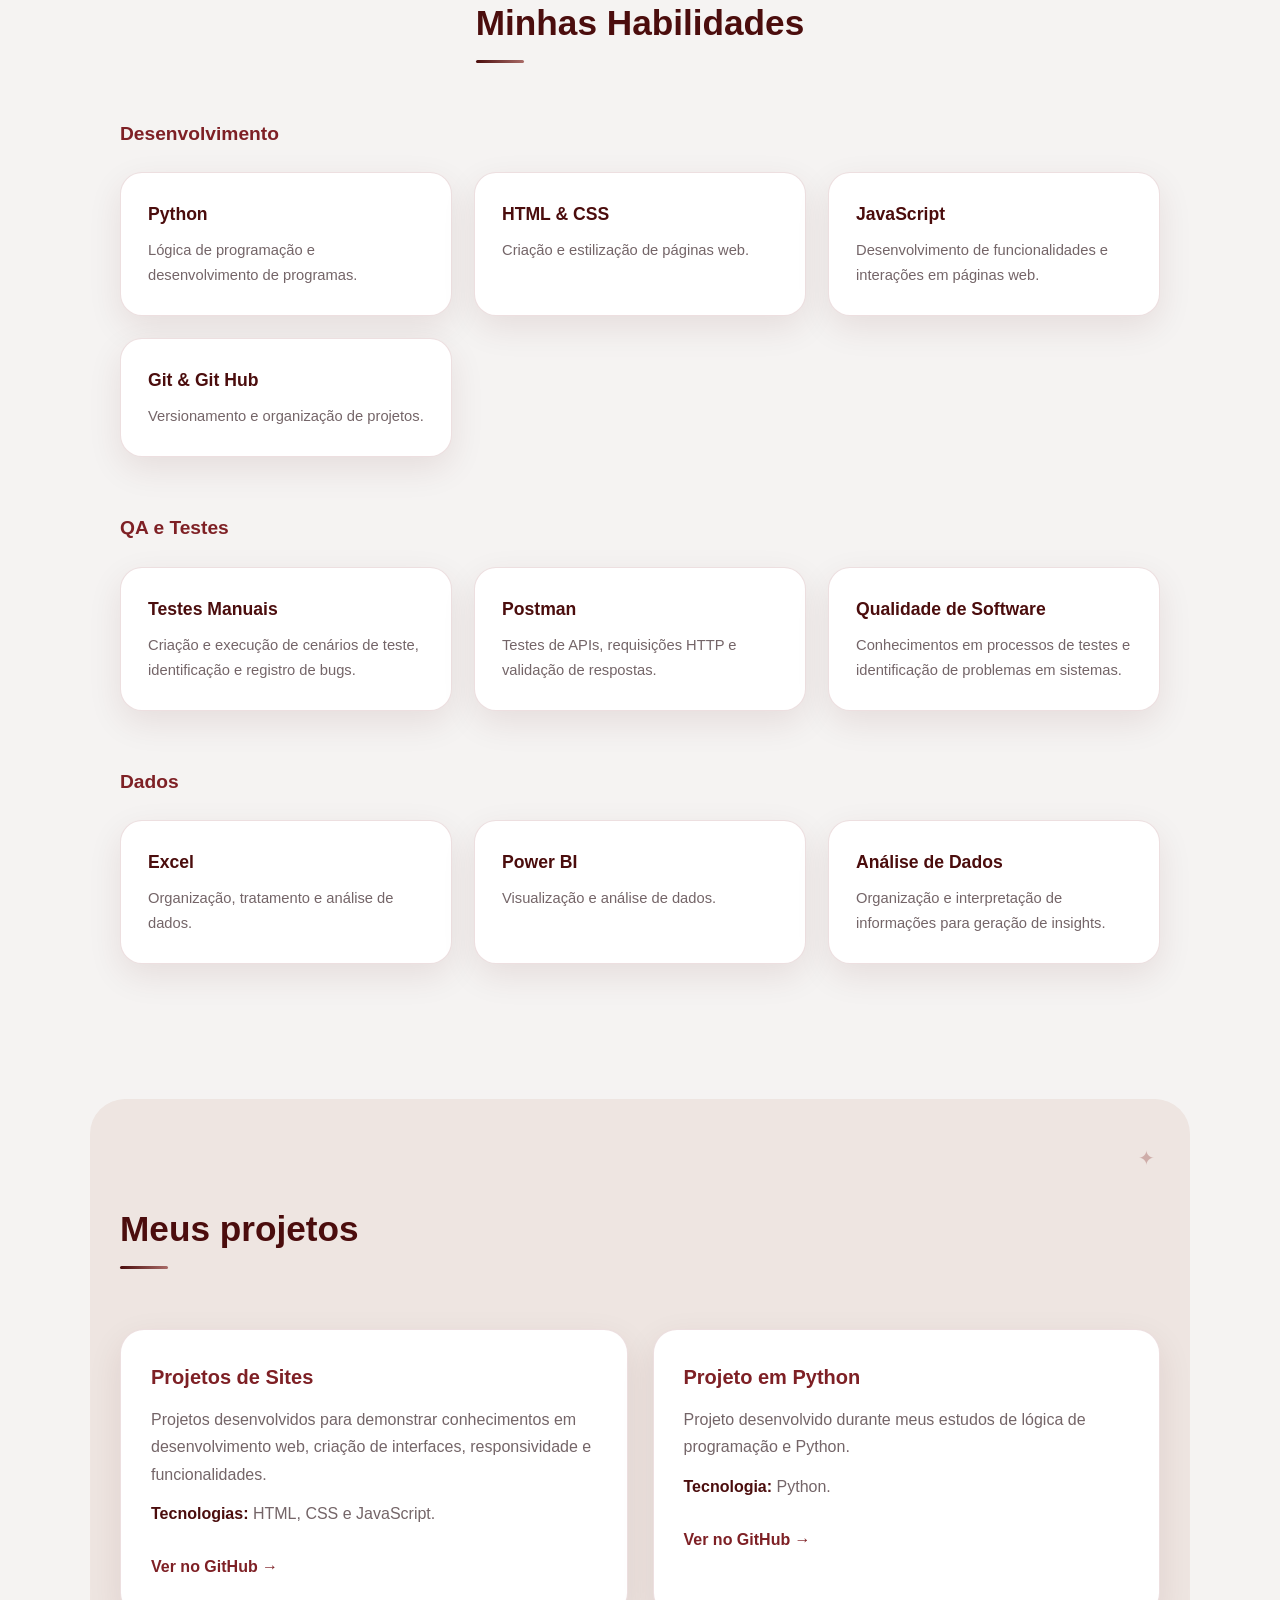
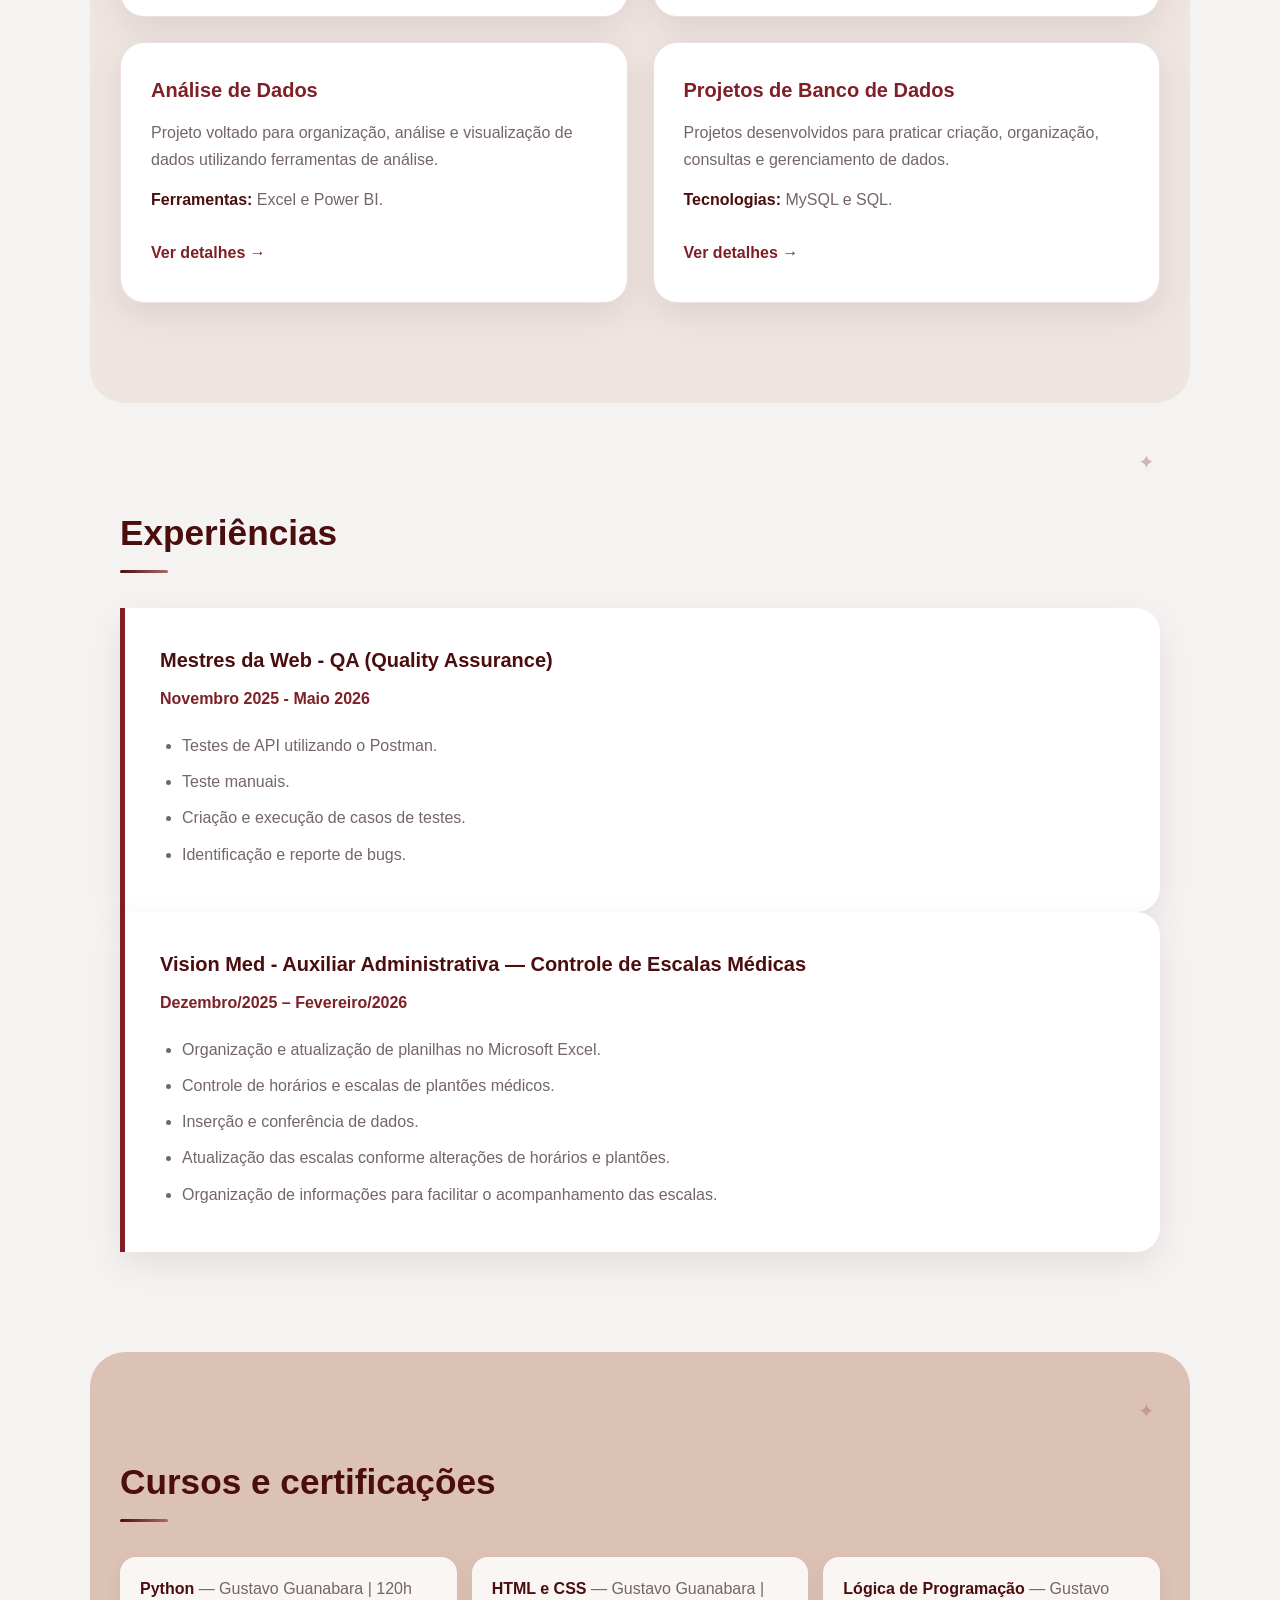
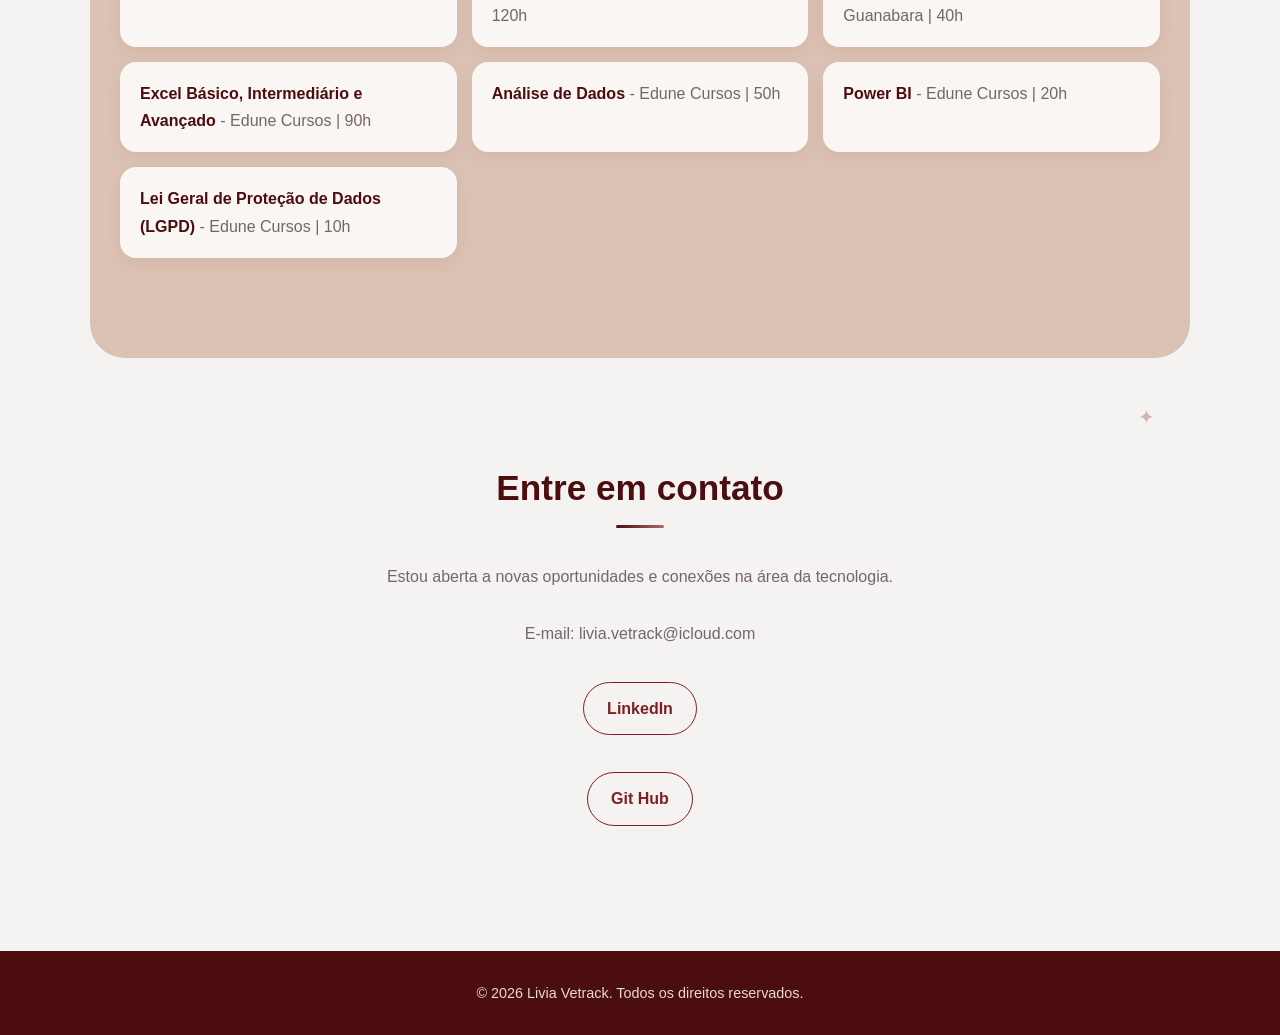
==== commit 4af5d6c8: "Update index.html" ====
--- a/index.html
+++ b/index.html
@@ -43,7 +43,7 @@
                 <li><a href="#sobre">Sobre mim</a></li>
                 <li><a href="#habilidades">Habilidades</a></li>
                 <li><a href="#projetos">Meus projetos</a></li>
-                <li><a href="#experiencia">Experiência</a></li>
+                <li><a href="#experiencia">Experiências</a></li>
                 <li><a href="#cursos">Cursos</a></li>
                 <li><a href="#contato">Contatos</a></li>
             </ul>
@@ -261,9 +261,9 @@
             </article>
         </section>
         <!-- ==================== EXPERIÊNCIA ==================== -->
-        <section id="experiencias">
-
-            <h2>Experiência</h2>
+        <section id="experiencia">
+
+            <h2>Experiências</h2>
 
             <article>
                 <h3>Mestres da Web - QA (Quality Assurance)</h3>
@@ -393,4 +393,4 @@
     <script src="script.js"></script>
 
 </body>
-</html>+</html>
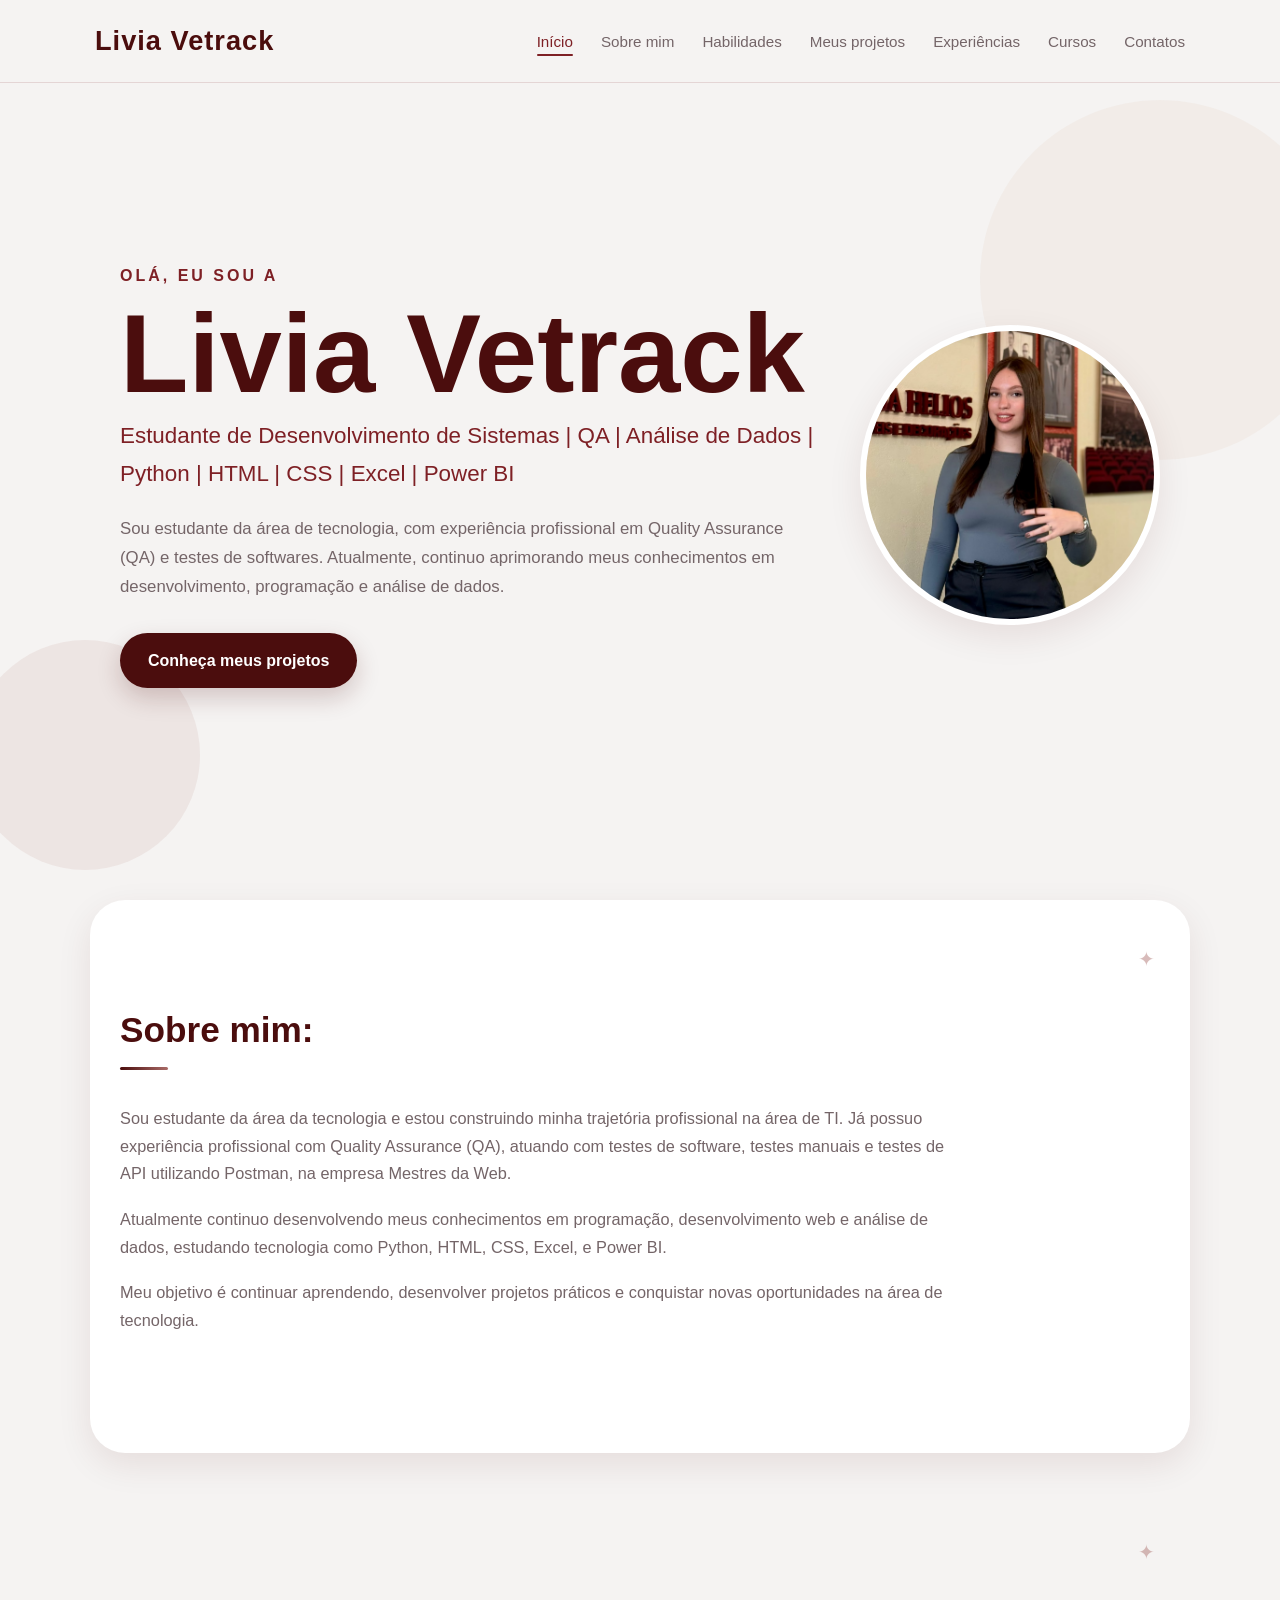
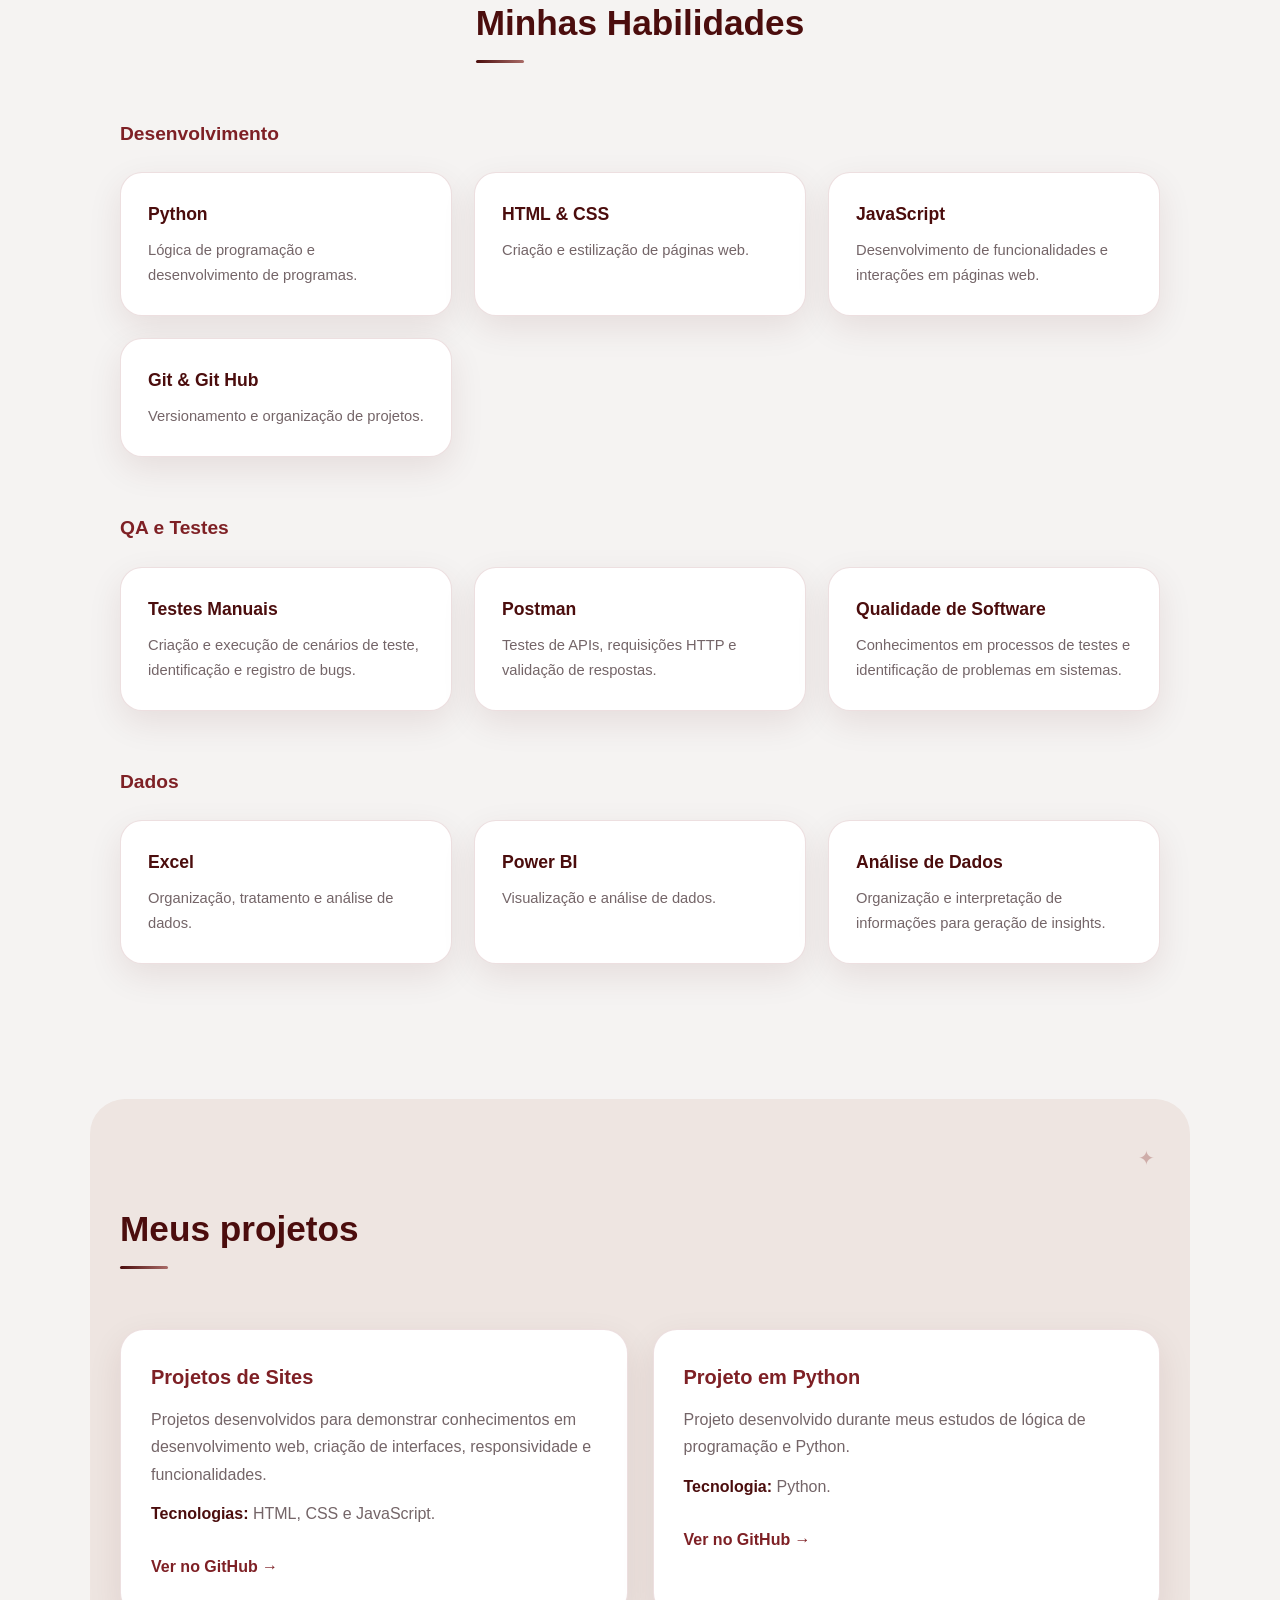
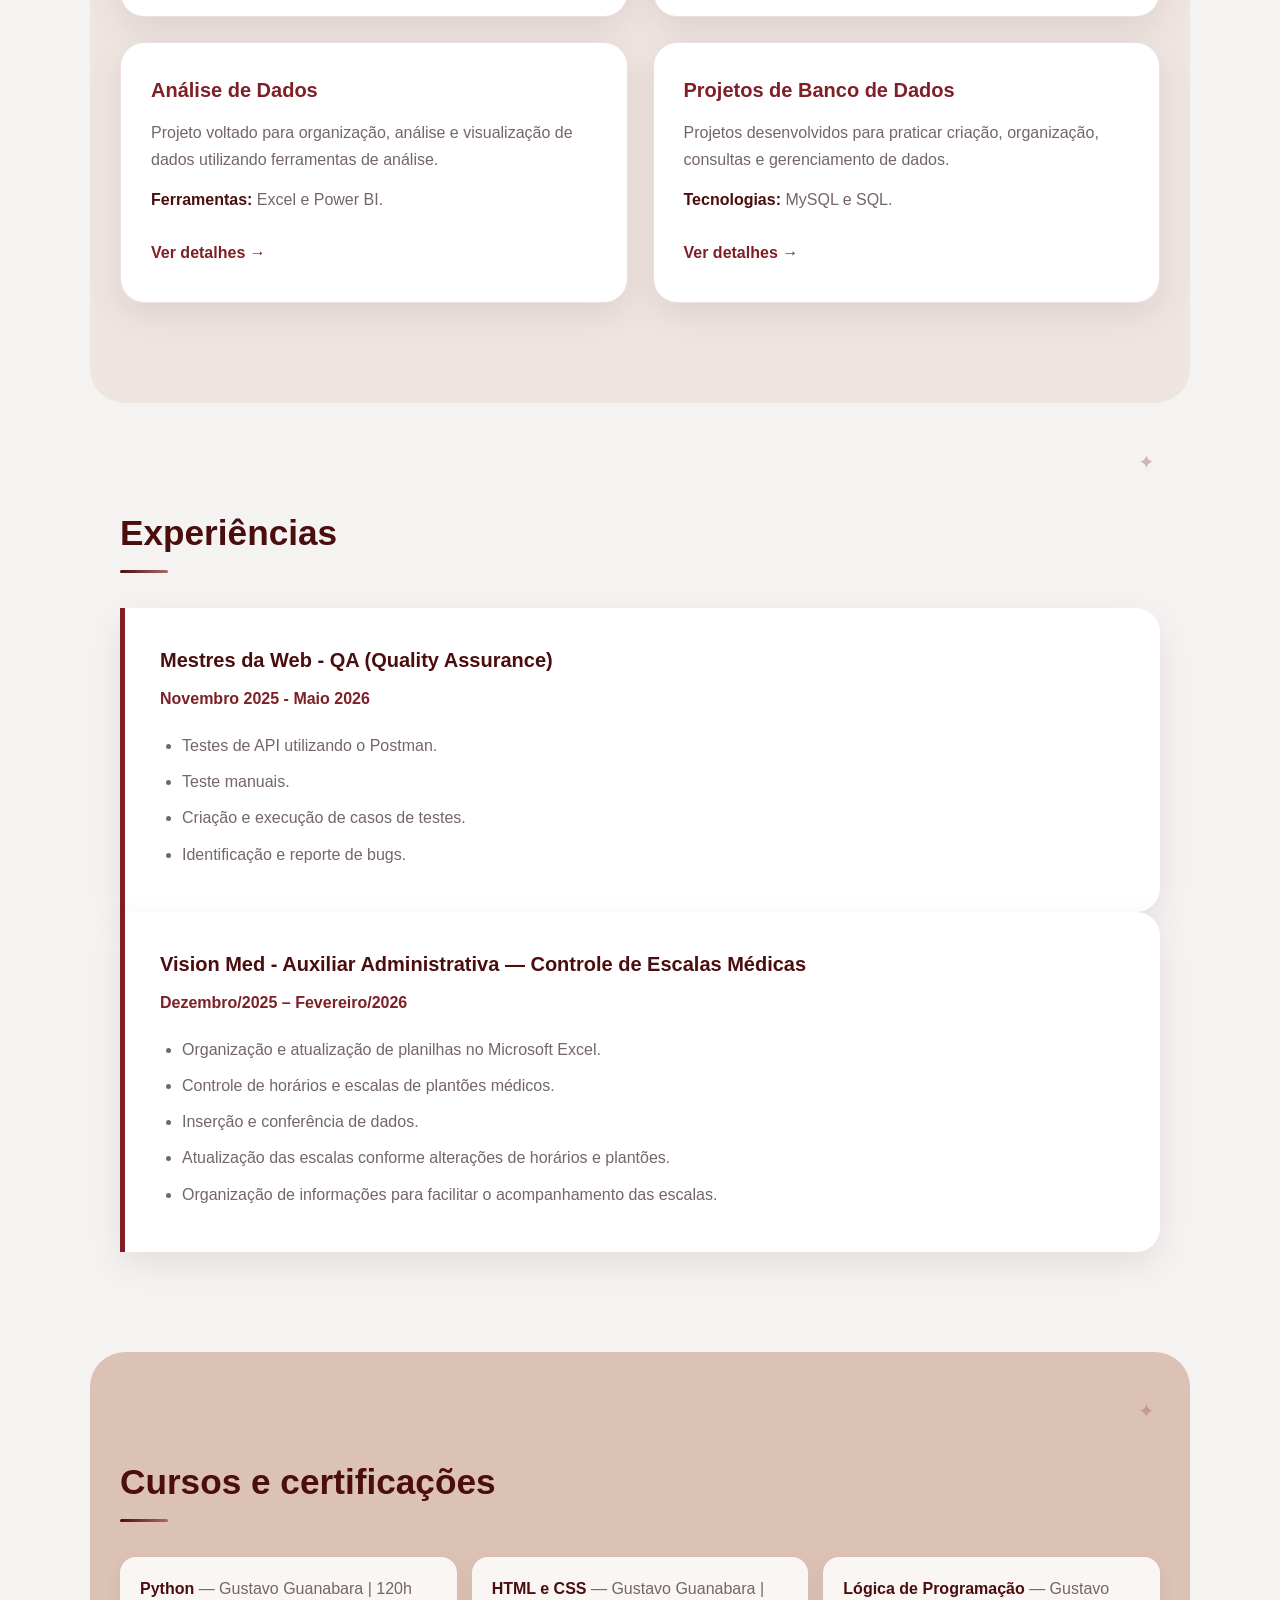
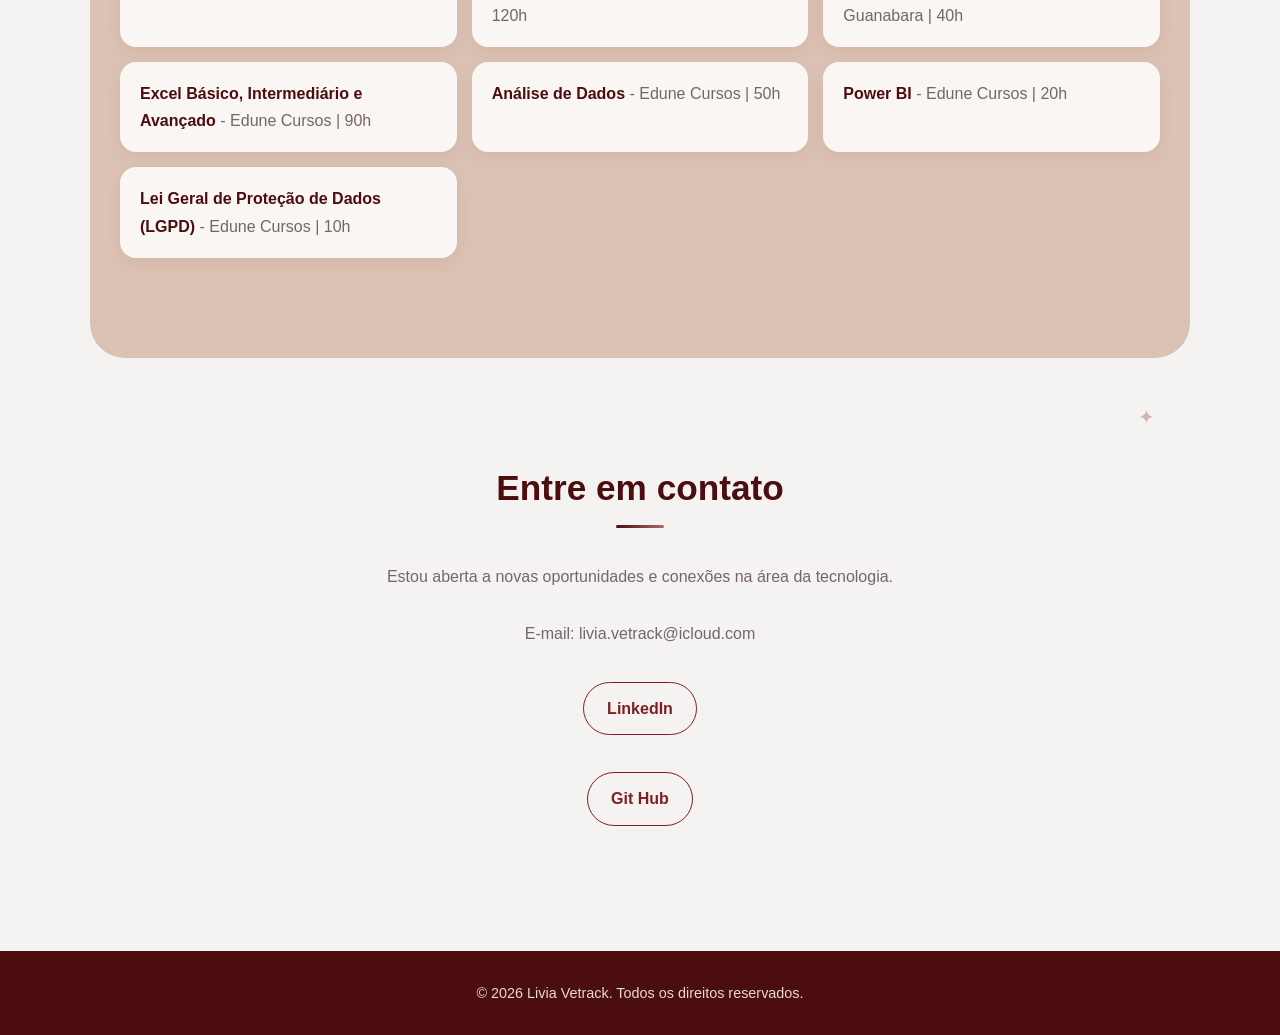
==== commit a3b73adc: "Update index.html" ====
--- a/index.html
+++ b/index.html
@@ -77,7 +77,7 @@
         <!-- Sobre mim -->
         <section id="sobre">
 
-            <h2>Sobre mim</h2>
+            <h2>Sobre mim:</h2>
 
             <p>
                 Sou estudante da área da tecnologia e estou construindo
